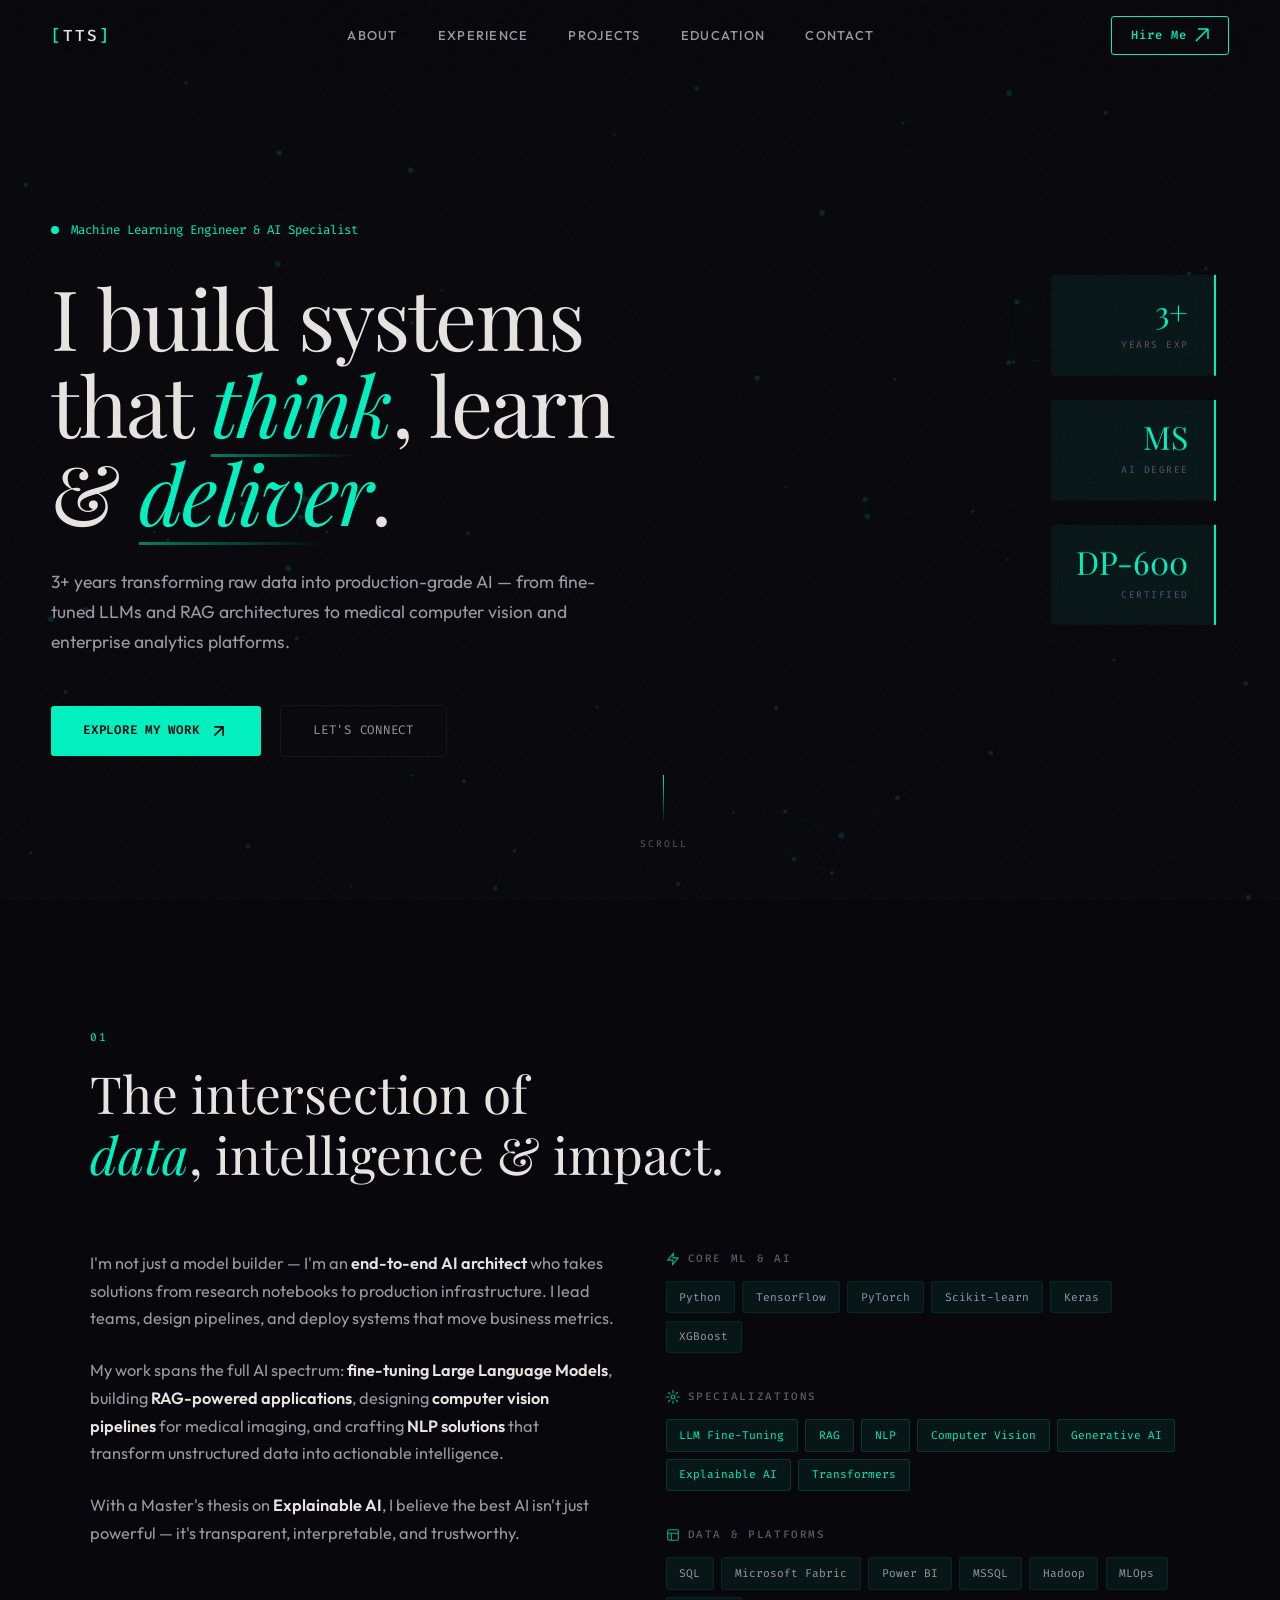
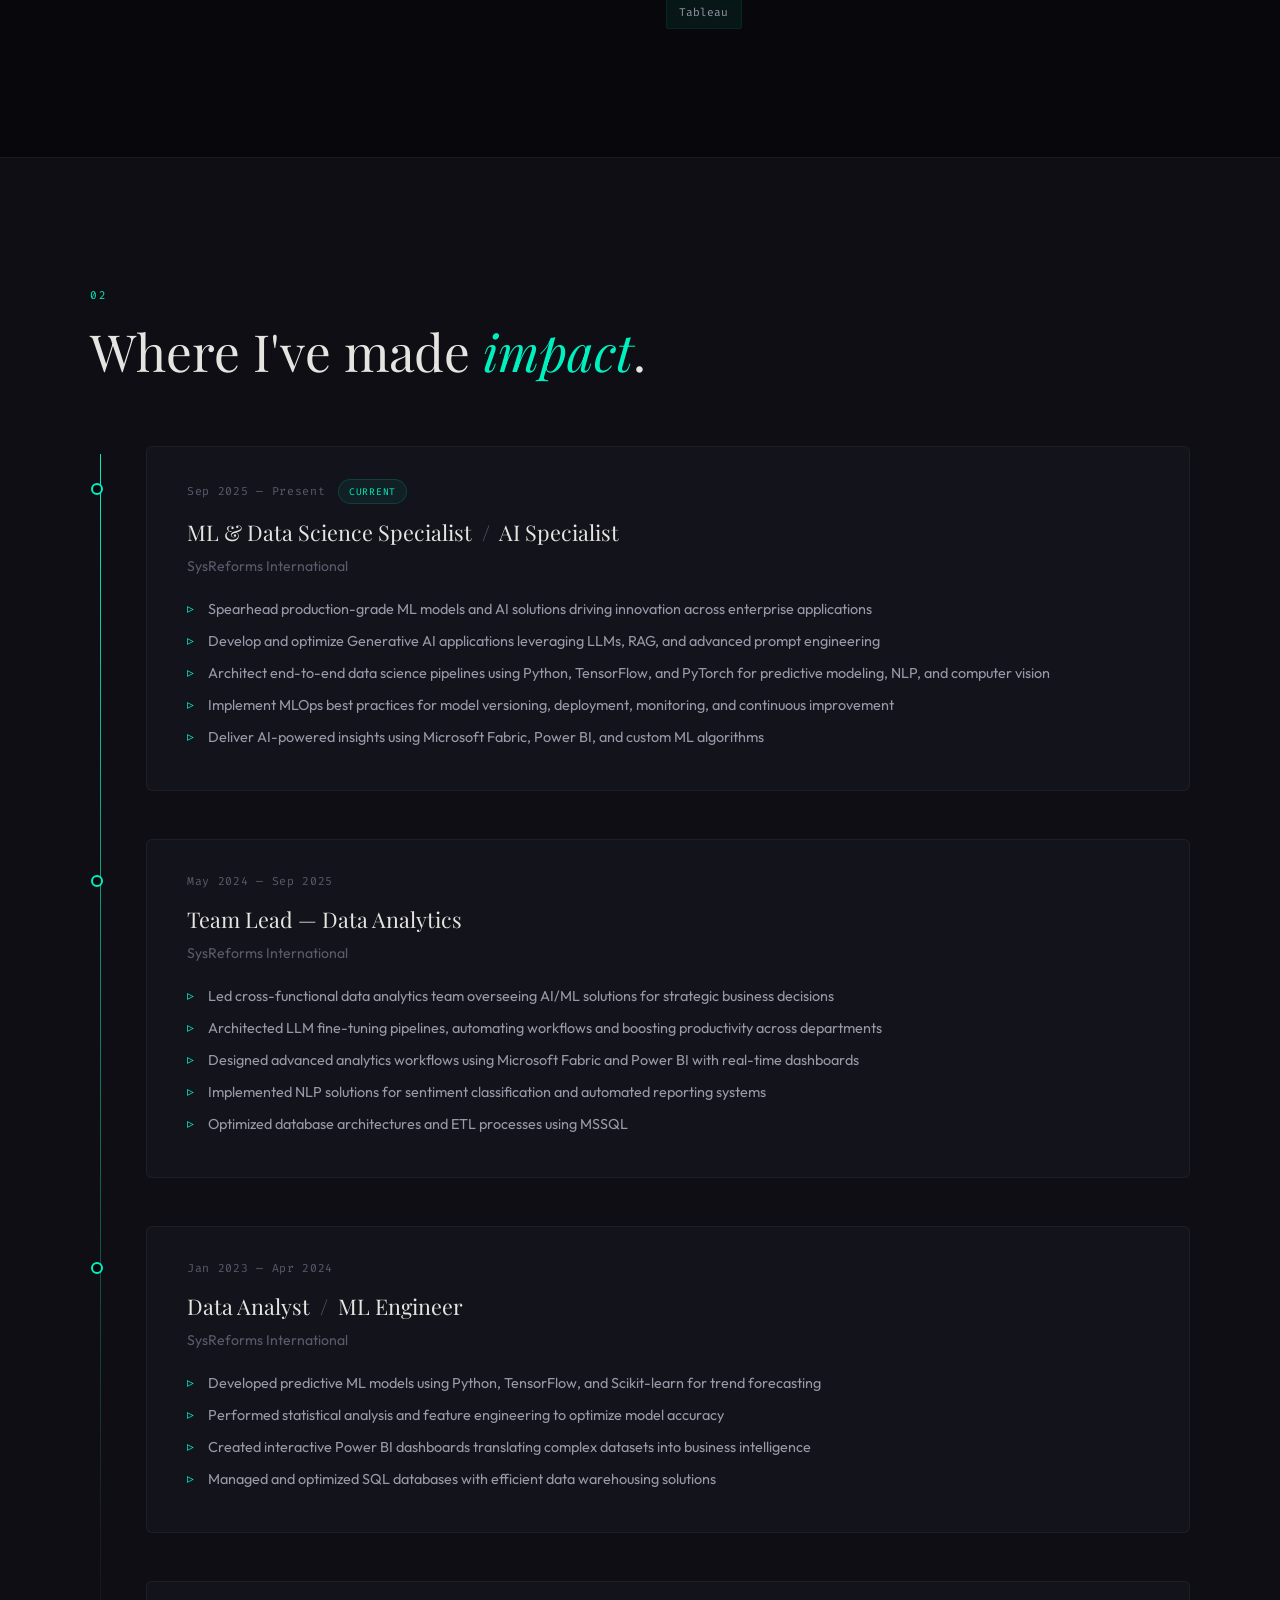
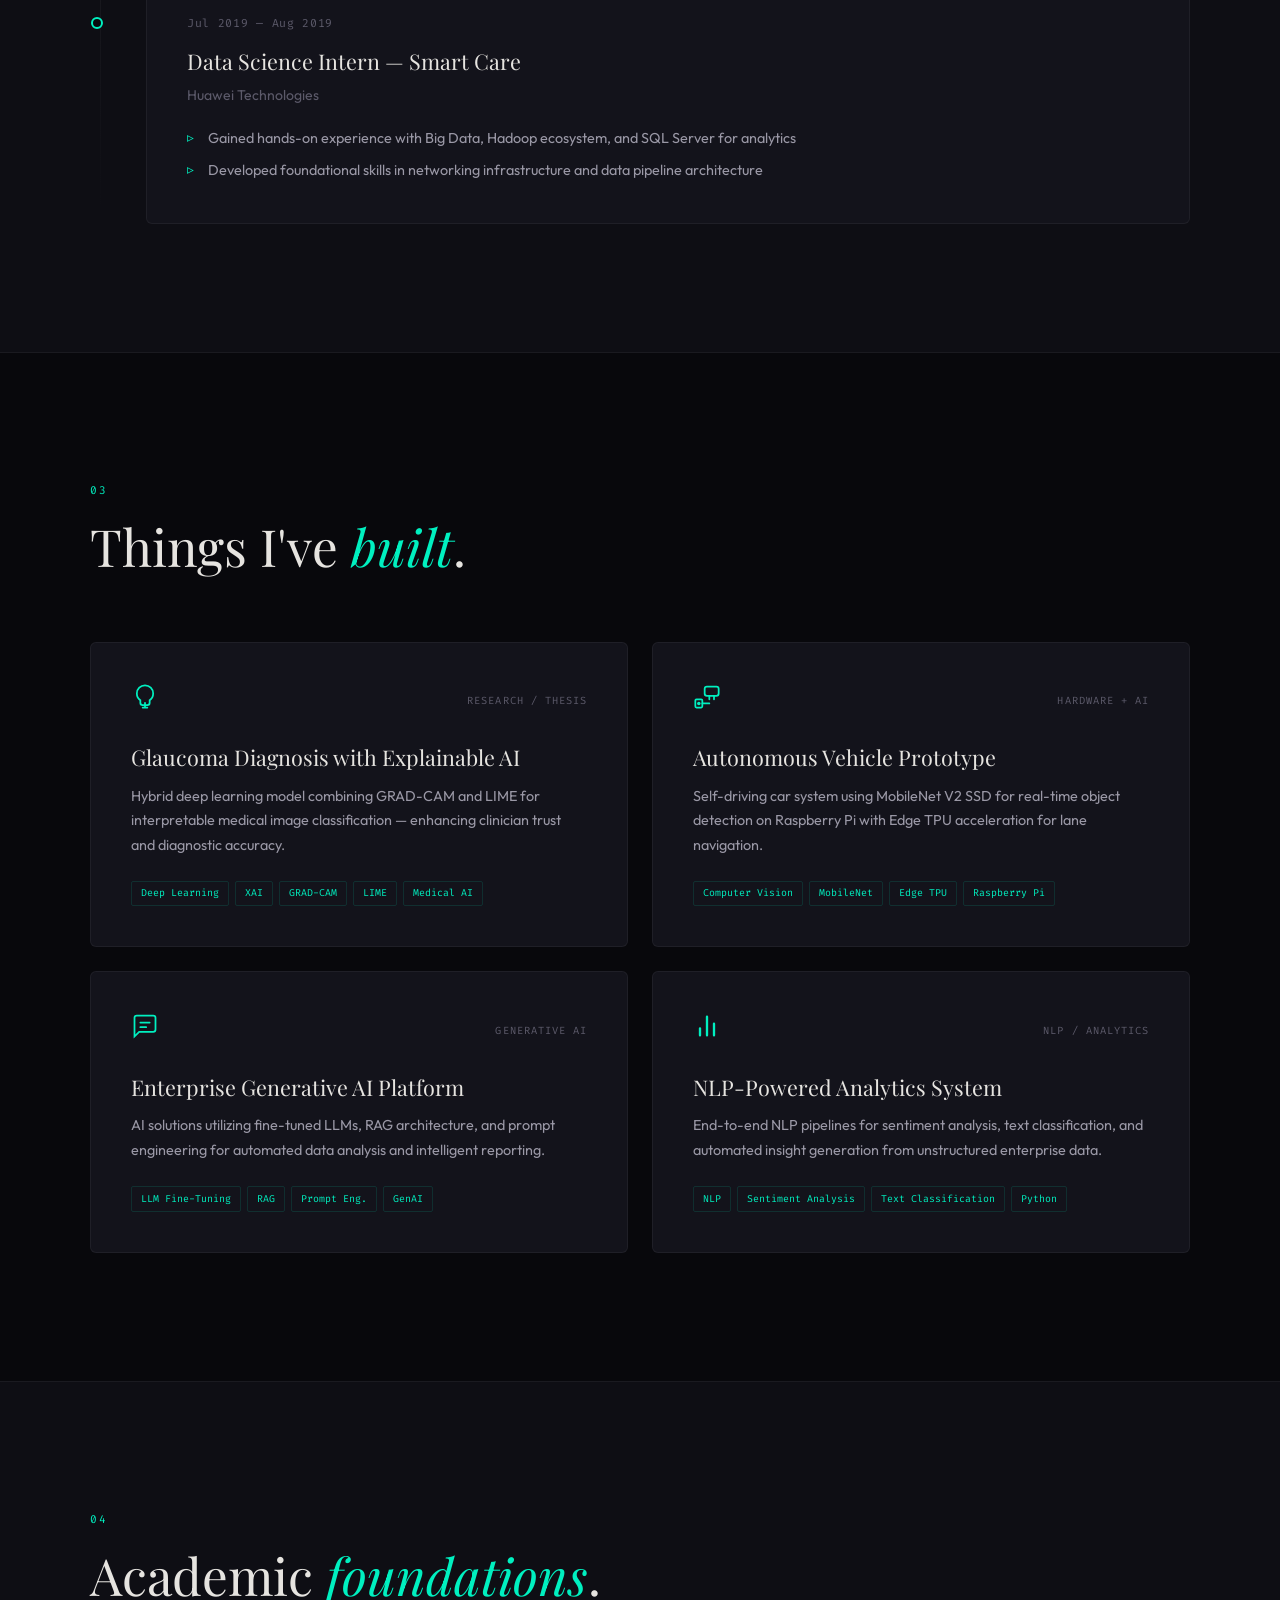
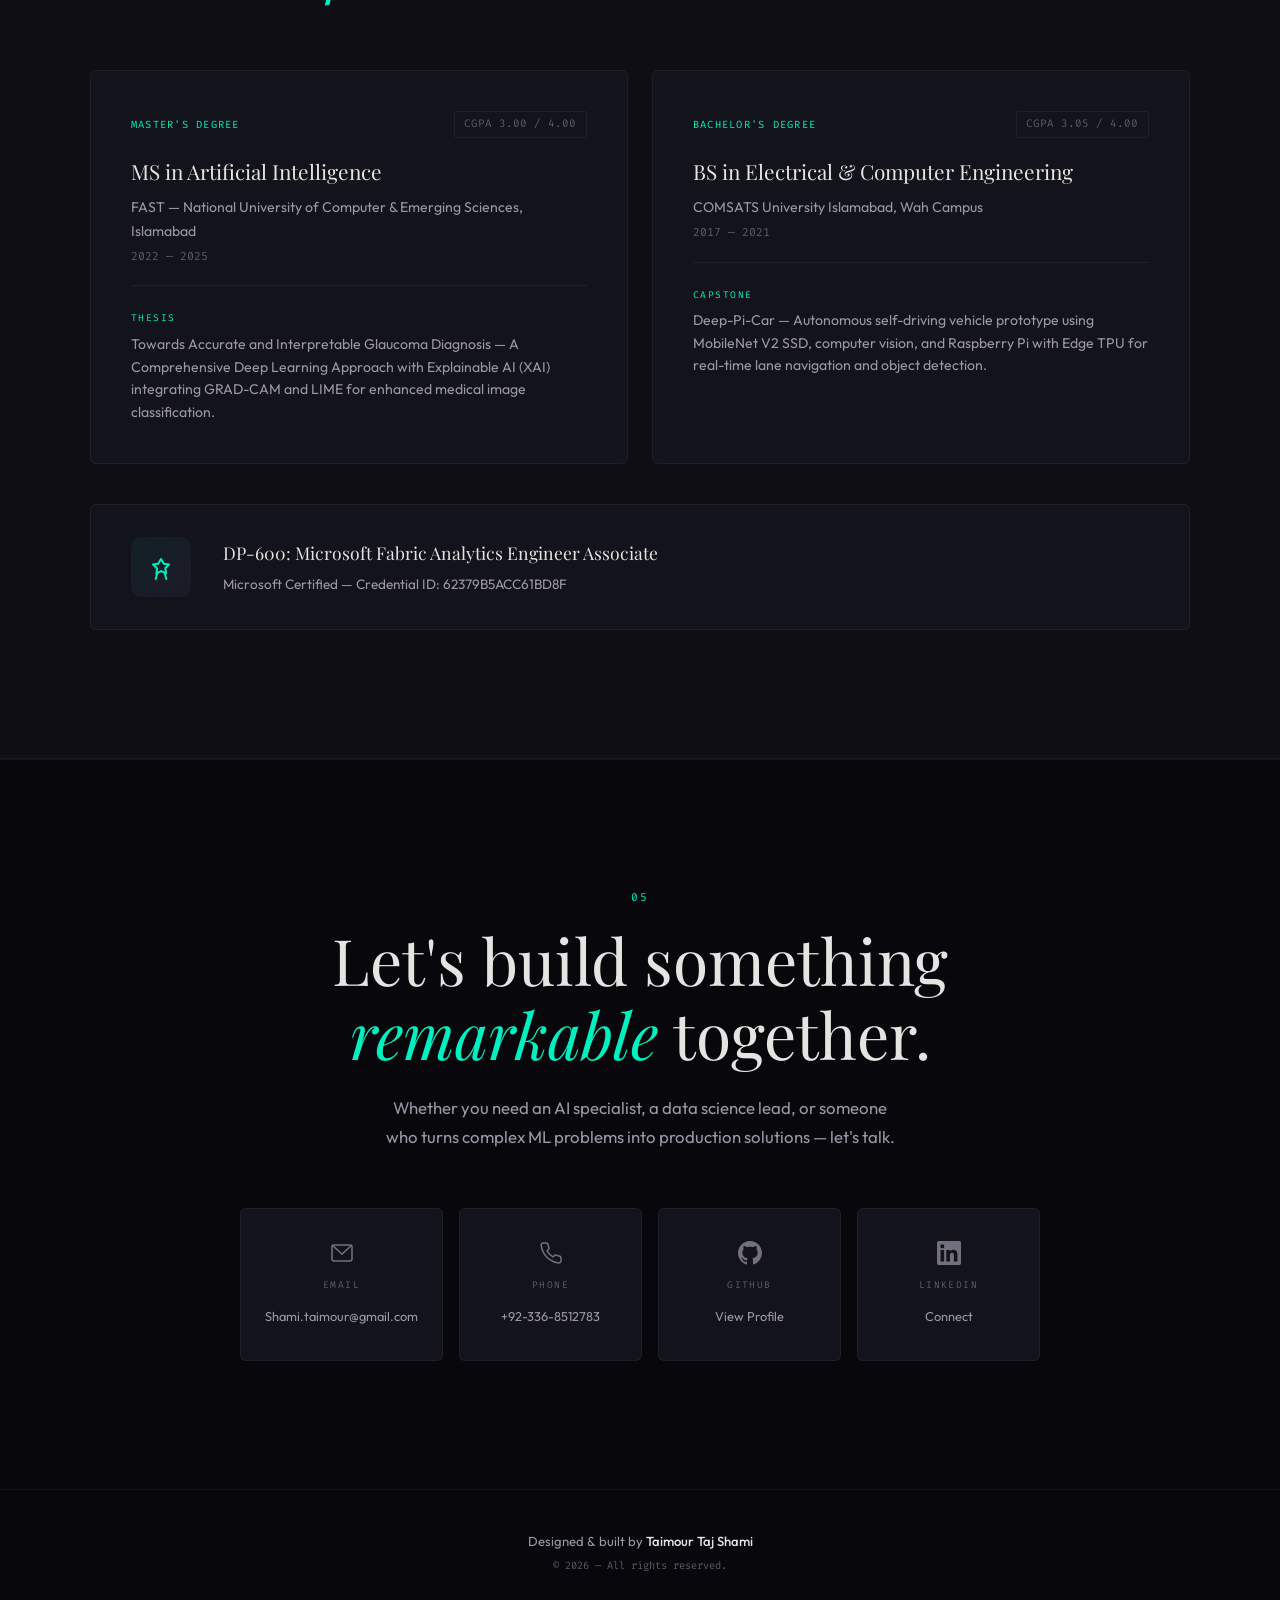
==== index.html @ fae1a0eb "🚀 Launch portfolio" ====
<!DOCTYPE html>
<html lang="en">
<head>
  <meta charset="UTF-8">
  <meta name="viewport" content="width=device-width, initial-scale=1.0">
  <title>Taimour Taj Shami — ML Engineer & AI Specialist</title>
  <meta name="description" content="Portfolio of Taimour Taj Shami — Machine Learning Engineer, Data Scientist, and AI Specialist crafting production-grade intelligent systems.">
  <meta name="keywords" content="Machine Learning, AI, Data Science, NLP, Computer Vision, LLM, Portfolio">
  <meta name="author" content="Taimour Taj Shami">

  <!-- Open Graph -->
  <meta property="og:title" content="Taimour Taj Shami — ML Engineer & AI Specialist">
  <meta property="og:description" content="Machine Learning Engineer building intelligent systems that think, learn, and deliver.">
  <meta property="og:type" content="website">
  <meta property="og:image" content="assets/images/og-preview.png">

  <!-- Favicon -->
  <link rel="icon" href="data:image/svg+xml,<svg xmlns='http://www.w3.org/2000/svg' viewBox='0 0 100 100'><text y='.9em' font-size='90'>⚡</text></svg>">

  <!-- Fonts -->
  <link rel="preconnect" href="https://fonts.googleapis.com">
  <link rel="preconnect" href="https://fonts.gstatic.com" crossorigin>
  <link href="https://fonts.googleapis.com/css2?family=Playfair+Display:ital,wght@0,400;0,600;1,400&family=Outfit:wght@300;400;500;600;700&family=Fira+Code:wght@400;500&display=swap" rel="stylesheet">

  <!-- Styles -->
  <link rel="stylesheet" href="assets/css/style.css">
</head>
<body>
  <!-- Loader -->
  <div class="loader" id="loader">
    <div class="loader-inner">
      <div class="loader-text">
        <span class="loader-char">T</span><span class="loader-char">A</span><span class="loader-char">I</span><span class="loader-char">M</span><span class="loader-char">O</span><span class="loader-char">U</span><span class="loader-char">R</span>
      </div>
      <div class="loader-bar"><div class="loader-fill"></div></div>
    </div>
  </div>

  <!-- Cursor -->
  <div class="custom-cursor" id="cursor"></div>
  <div class="cursor-trail" id="cursorTrail"></div>

  <!-- Neural Canvas Background -->
  <canvas id="neuralCanvas"></canvas>

  <!-- Grain overlay -->
  <div class="grain-overlay"></div>

  <!-- Navigation -->
  <header class="nav" id="nav">
    <a href="#" class="nav-brand">
      <span class="brand-bracket">[</span>TTS<span class="brand-bracket">]</span>
    </a>
    <nav class="nav-menu" id="navMenu">
      <a href="#about" class="nav-link" data-index="01">About</a>
      <a href="#experience" class="nav-link" data-index="02">Experience</a>
      <a href="#projects" class="nav-link" data-index="03">Projects</a>
      <a href="#education" class="nav-link" data-index="04">Education</a>
      <a href="#contact" class="nav-link" data-index="05">Contact</a>
    </nav>
    <a href="mailto:Shami.taimour@gmail.com" class="nav-hire magnetic">
      <span>Hire Me</span>
      <svg width="14" height="14" viewBox="0 0 14 14" fill="none"><path d="M1 13L13 1M13 1H3M13 1V11" stroke="currentColor" stroke-width="1.5"/></svg>
    </a>
    <button class="nav-toggle" id="navToggle" aria-label="Toggle menu">
      <span></span><span></span>
    </button>
  </header>

  <!-- Mobile Drawer -->
  <div class="mobile-drawer" id="mobileDrawer">
    <nav class="drawer-nav">
      <a href="#about" class="drawer-link">
        <span class="drawer-index">01</span>
        <span class="drawer-text">About</span>
      </a>
      <a href="#experience" class="drawer-link">
        <span class="drawer-index">02</span>
        <span class="drawer-text">Experience</span>
      </a>
      <a href="#projects" class="drawer-link">
        <span class="drawer-index">03</span>
        <span class="drawer-text">Projects</span>
      </a>
      <a href="#education" class="drawer-link">
        <span class="drawer-index">04</span>
        <span class="drawer-text">Education</span>
      </a>
      <a href="#contact" class="drawer-link">
        <span class="drawer-index">05</span>
        <span class="drawer-text">Contact</span>
      </a>
    </nav>
    <div class="drawer-footer">
      <a href="mailto:Shami.taimour@gmail.com">Shami.taimour@gmail.com</a>
    </div>
  </div>

  <!-- ════════════════ HERO ════════════════ -->
  <section class="hero" id="hero">
    <div class="hero-content">
      <div class="hero-eyebrow anim-reveal" data-delay="0.3">
        <span class="pulse-dot"></span>
        <span>Machine Learning Engineer &amp; AI Specialist</span>
      </div>

      <h1 class="hero-headline">
        <span class="headline-line anim-reveal" data-delay="0.5">I build systems</span>
        <span class="headline-line anim-reveal" data-delay="0.65">that <em>think</em>, learn</span>
        <span class="headline-line anim-reveal" data-delay="0.8">&amp; <em>deliver</em>.</span>
      </h1>

      <p class="hero-sub anim-reveal" data-delay="1.0">
        3+ years transforming raw data into production-grade AI — 
        from fine-tuned LLMs and RAG architectures to medical computer vision 
        and enterprise analytics platforms.
      </p>

      <div class="hero-ctas anim-reveal" data-delay="1.2">
        <a href="#projects" class="cta-primary magnetic">
          <span>Explore My Work</span>
          <svg width="20" height="20" viewBox="0 0 24 24" fill="none"><path d="M7 17L17 7M17 7H7M17 7V17" stroke="currentColor" stroke-width="2" stroke-linecap="round" stroke-linejoin="round"/></svg>
        </a>
        <a href="#contact" class="cta-outline magnetic">Let's Connect</a>
      </div>
    </div>

    <div class="hero-scroll anim-reveal" data-delay="1.5">
      <div class="scroll-line"></div>
      <span>Scroll</span>
    </div>

    <!-- Floating stat cards -->
    <div class="hero-float-cards">
      <div class="float-card anim-reveal" data-delay="1.1">
        <span class="float-num">3+</span>
        <span class="float-label">Years Exp</span>
      </div>
      <div class="float-card anim-reveal" data-delay="1.25">
        <span class="float-num">MS</span>
        <span class="float-label">AI Degree</span>
      </div>
      <div class="float-card anim-reveal" data-delay="1.4">
        <span class="float-num">DP-600</span>
        <span class="float-label">Certified</span>
      </div>
    </div>
  </section>

  <!-- ════════════════ ABOUT ════════════════ -->
  <section class="section" id="about">
    <div class="section-inner">
      <div class="section-header">
        <span class="section-index anim-reveal">01</span>
        <h2 class="section-heading anim-reveal">
          The intersection of<br><em>data</em>, intelligence &amp; impact.
        </h2>
      </div>

      <div class="about-layout">
        <div class="about-prose anim-reveal">
          <p>I'm not just a model builder — I'm an <strong>end-to-end AI architect</strong> who takes solutions from research notebooks to production infrastructure. I lead teams, design pipelines, and deploy systems that move business metrics.</p>
          <p>My work spans the full AI spectrum: <strong>fine-tuning Large Language Models</strong>, building <strong>RAG-powered applications</strong>, designing <strong>computer vision pipelines</strong> for medical imaging, and crafting <strong>NLP solutions</strong> that transform unstructured data into actionable intelligence.</p>
          <p>With a Master's thesis on <strong>Explainable AI</strong>, I believe the best AI isn't just powerful — it's transparent, interpretable, and trustworthy.</p>
        </div>

        <div class="about-skills anim-reveal">
          <div class="skill-group">
            <h4 class="skill-group-label">
              <svg width="14" height="14" viewBox="0 0 24 24" fill="none"><path d="M13 2L3 14h9l-1 8 10-12h-9l1-8z" stroke="currentColor" stroke-width="2" stroke-linecap="round" stroke-linejoin="round"/></svg>
              Core ML & AI
            </h4>
            <div class="skill-tags">
              <span class="skill-tag">Python</span>
              <span class="skill-tag">TensorFlow</span>
              <span class="skill-tag">PyTorch</span>
              <span class="skill-tag">Scikit-learn</span>
              <span class="skill-tag">Keras</span>
              <span class="skill-tag">XGBoost</span>
            </div>
          </div>
          <div class="skill-group">
            <h4 class="skill-group-label">
              <svg width="14" height="14" viewBox="0 0 24 24" fill="none"><circle cx="12" cy="12" r="3" stroke="currentColor" stroke-width="2"/><path d="M12 1v4M12 19v4M4.22 4.22l2.83 2.83M16.95 16.95l2.83 2.83M1 12h4M19 12h4M4.22 19.78l2.83-2.83M16.95 7.05l2.83-2.83" stroke="currentColor" stroke-width="2" stroke-linecap="round"/></svg>
              Specializations
            </h4>
            <div class="skill-tags">
              <span class="skill-tag accent">LLM Fine-Tuning</span>
              <span class="skill-tag accent">RAG</span>
              <span class="skill-tag accent">NLP</span>
              <span class="skill-tag accent">Computer Vision</span>
              <span class="skill-tag accent">Generative AI</span>
              <span class="skill-tag accent">Explainable AI</span>
              <span class="skill-tag accent">Transformers</span>
            </div>
          </div>
          <div class="skill-group">
            <h4 class="skill-group-label">
              <svg width="14" height="14" viewBox="0 0 24 24" fill="none"><rect x="3" y="3" width="18" height="18" rx="2" stroke="currentColor" stroke-width="2"/><path d="M3 9h18M9 21V9" stroke="currentColor" stroke-width="2"/></svg>
              Data & Platforms
            </h4>
            <div class="skill-tags">
              <span class="skill-tag">SQL</span>
              <span class="skill-tag">Microsoft Fabric</span>
              <span class="skill-tag">Power BI</span>
              <span class="skill-tag">MSSQL</span>
              <span class="skill-tag">Hadoop</span>
              <span class="skill-tag">MLOps</span>
              <span class="skill-tag">Tableau</span>
            </div>
          </div>
        </div>
      </div>
    </div>
  </section>

  <!-- ════════════════ EXPERIENCE ════════════════ -->
  <section class="section section-dark" id="experience">
    <div class="section-inner">
      <div class="section-header">
        <span class="section-index anim-reveal">02</span>
        <h2 class="section-heading anim-reveal">
          Where I've made <em>impact</em>.
        </h2>
      </div>

      <div class="exp-timeline">
        <!-- Role 1 -->
        <article class="exp-card anim-reveal">
          <div class="exp-marker">
            <div class="exp-dot"></div>
          </div>
          <div class="exp-content">
            <div class="exp-meta">
              <span class="exp-date">Sep 2025 — Present</span>
              <span class="exp-badge current">Current</span>
            </div>
            <h3 class="exp-role">ML & Data Science Specialist <span class="exp-sep">/</span> AI Specialist</h3>
            <p class="exp-company">SysReforms International</p>
            <ul class="exp-list">
              <li>Spearhead production-grade ML models and AI solutions driving innovation across enterprise applications</li>
              <li>Develop and optimize Generative AI applications leveraging LLMs, RAG, and advanced prompt engineering</li>
              <li>Architect end-to-end data science pipelines using Python, TensorFlow, and PyTorch for predictive modeling, NLP, and computer vision</li>
              <li>Implement MLOps best practices for model versioning, deployment, monitoring, and continuous improvement</li>
              <li>Deliver AI-powered insights using Microsoft Fabric, Power BI, and custom ML algorithms</li>
            </ul>
          </div>
        </article>

        <!-- Role 2 -->
        <article class="exp-card anim-reveal">
          <div class="exp-marker">
            <div class="exp-dot"></div>
          </div>
          <div class="exp-content">
            <div class="exp-meta">
              <span class="exp-date">May 2024 — Sep 2025</span>
            </div>
            <h3 class="exp-role">Team Lead — Data Analytics</h3>
            <p class="exp-company">SysReforms International</p>
            <ul class="exp-list">
              <li>Led cross-functional data analytics team overseeing AI/ML solutions for strategic business decisions</li>
              <li>Architected LLM fine-tuning pipelines, automating workflows and boosting productivity across departments</li>
              <li>Designed advanced analytics workflows using Microsoft Fabric and Power BI with real-time dashboards</li>
              <li>Implemented NLP solutions for sentiment classification and automated reporting systems</li>
              <li>Optimized database architectures and ETL processes using MSSQL</li>
            </ul>
          </div>
        </article>

        <!-- Role 3 -->
        <article class="exp-card anim-reveal">
          <div class="exp-marker">
            <div class="exp-dot"></div>
          </div>
          <div class="exp-content">
            <div class="exp-meta">
              <span class="exp-date">Jan 2023 — Apr 2024</span>
            </div>
            <h3 class="exp-role">Data Analyst <span class="exp-sep">/</span> ML Engineer</h3>
            <p class="exp-company">SysReforms International</p>
            <ul class="exp-list">
              <li>Developed predictive ML models using Python, TensorFlow, and Scikit-learn for trend forecasting</li>
              <li>Performed statistical analysis and feature engineering to optimize model accuracy</li>
              <li>Created interactive Power BI dashboards translating complex datasets into business intelligence</li>
              <li>Managed and optimized SQL databases with efficient data warehousing solutions</li>
            </ul>
          </div>
        </article>

        <!-- Role 4 -->
        <article class="exp-card anim-reveal">
          <div class="exp-marker">
            <div class="exp-dot"></div>
          </div>
          <div class="exp-content">
            <div class="exp-meta">
              <span class="exp-date">Jul 2019 — Aug 2019</span>
            </div>
            <h3 class="exp-role">Data Science Intern — Smart Care</h3>
            <p class="exp-company">Huawei Technologies</p>
            <ul class="exp-list">
              <li>Gained hands-on experience with Big Data, Hadoop ecosystem, and SQL Server for analytics</li>
              <li>Developed foundational skills in networking infrastructure and data pipeline architecture</li>
            </ul>
          </div>
        </article>
      </div>
    </div>
  </section>

  <!-- ════════════════ PROJECTS ════════════════ -->
  <section class="section" id="projects">
    <div class="section-inner">
      <div class="section-header">
        <span class="section-index anim-reveal">03</span>
        <h2 class="section-heading anim-reveal">
          Things I've <em>built</em>.
        </h2>
      </div>

      <div class="projects-grid">
        <a href="#" class="project-card anim-reveal magnetic" data-accent="var(--cyan)">
          <div class="project-top">
            <div class="project-icon">
              <svg width="28" height="28" viewBox="0 0 24 24" fill="none"><path d="M12 2a7 7 0 017 7c0 2.38-1.19 4.47-3 5.74V17a2 2 0 01-2 2h-4a2 2 0 01-2-2v-2.26C6.19 13.47 5 11.38 5 9a7 7 0 017-7z" stroke="currentColor" stroke-width="1.5"/><path d="M10 21h4M12 17v4" stroke="currentColor" stroke-width="1.5" stroke-linecap="round"/></svg>
            </div>
            <span class="project-label">Research / Thesis</span>
          </div>
          <h3 class="project-title">Glaucoma Diagnosis with Explainable AI</h3>
          <p class="project-desc">Hybrid deep learning model combining GRAD-CAM and LIME for interpretable medical image classification — enhancing clinician trust and diagnostic accuracy.</p>
          <div class="project-tech">
            <span>Deep Learning</span><span>XAI</span><span>GRAD-CAM</span><span>LIME</span><span>Medical AI</span>
          </div>
          <div class="project-arrow">
            <svg width="18" height="18" viewBox="0 0 24 24" fill="none"><path d="M7 17L17 7M17 7H7M17 7V17" stroke="currentColor" stroke-width="2" stroke-linecap="round" stroke-linejoin="round"/></svg>
          </div>
        </a>

        <a href="#" class="project-card anim-reveal magnetic" data-accent="var(--orange)">
          <div class="project-top">
            <div class="project-icon">
              <svg width="28" height="28" viewBox="0 0 24 24" fill="none"><rect x="2" y="14" width="6" height="7" rx="1" stroke="currentColor" stroke-width="1.5"/><circle cx="5" cy="17.5" r="1.5" fill="currentColor"/><rect x="10" y="3" width="12" height="8" rx="2" stroke="currentColor" stroke-width="1.5"/><path d="M14 11v3M18 11v3M8 17.5h6" stroke="currentColor" stroke-width="1.5" stroke-linecap="round"/></svg>
            </div>
            <span class="project-label">Hardware + AI</span>
          </div>
          <h3 class="project-title">Autonomous Vehicle Prototype</h3>
          <p class="project-desc">Self-driving car system using MobileNet V2 SSD for real-time object detection on Raspberry Pi with Edge TPU acceleration for lane navigation.</p>
          <div class="project-tech">
            <span>Computer Vision</span><span>MobileNet</span><span>Edge TPU</span><span>Raspberry Pi</span>
          </div>
          <div class="project-arrow">
            <svg width="18" height="18" viewBox="0 0 24 24" fill="none"><path d="M7 17L17 7M17 7H7M17 7V17" stroke="currentColor" stroke-width="2" stroke-linecap="round" stroke-linejoin="round"/></svg>
          </div>
        </a>

        <a href="#" class="project-card anim-reveal magnetic" data-accent="var(--violet)">
          <div class="project-top">
            <div class="project-icon">
              <svg width="28" height="28" viewBox="0 0 24 24" fill="none"><path d="M21 15a2 2 0 01-2 2H7l-4 4V5a2 2 0 012-2h14a2 2 0 012 2z" stroke="currentColor" stroke-width="1.5"/><path d="M8 9h8M8 13h5" stroke="currentColor" stroke-width="1.5" stroke-linecap="round"/></svg>
            </div>
            <span class="project-label">Generative AI</span>
          </div>
          <h3 class="project-title">Enterprise Generative AI Platform</h3>
          <p class="project-desc">AI solutions utilizing fine-tuned LLMs, RAG architecture, and prompt engineering for automated data analysis and intelligent reporting.</p>
          <div class="project-tech">
            <span>LLM Fine-Tuning</span><span>RAG</span><span>Prompt Eng.</span><span>GenAI</span>
          </div>
          <div class="project-arrow">
            <svg width="18" height="18" viewBox="0 0 24 24" fill="none"><path d="M7 17L17 7M17 7H7M17 7V17" stroke="currentColor" stroke-width="2" stroke-linecap="round" stroke-linejoin="round"/></svg>
          </div>
        </a>

        <a href="#" class="project-card anim-reveal magnetic" data-accent="var(--lime)">
          <div class="project-top">
            <div class="project-icon">
              <svg width="28" height="28" viewBox="0 0 24 24" fill="none"><path d="M18 20V10M12 20V4M6 20v-6" stroke="currentColor" stroke-width="2" stroke-linecap="round" stroke-linejoin="round"/></svg>
            </div>
            <span class="project-label">NLP / Analytics</span>
          </div>
          <h3 class="project-title">NLP-Powered Analytics System</h3>
          <p class="project-desc">End-to-end NLP pipelines for sentiment analysis, text classification, and automated insight generation from unstructured enterprise data.</p>
          <div class="project-tech">
            <span>NLP</span><span>Sentiment Analysis</span><span>Text Classification</span><span>Python</span>
          </div>
          <div class="project-arrow">
            <svg width="18" height="18" viewBox="0 0 24 24" fill="none"><path d="M7 17L17 7M17 7H7M17 7V17" stroke="currentColor" stroke-width="2" stroke-linecap="round" stroke-linejoin="round"/></svg>
          </div>
        </a>
      </div>
    </div>
  </section>

  <!-- ════════════════ EDUCATION ════════════════ -->
  <section class="section section-dark" id="education">
    <div class="section-inner">
      <div class="section-header">
        <span class="section-index anim-reveal">04</span>
        <h2 class="section-heading anim-reveal">
          Academic <em>foundations</em>.
        </h2>
      </div>

      <div class="edu-grid">
        <div class="edu-card anim-reveal">
          <div class="edu-top">
            <span class="edu-type">Master's Degree</span>
            <span class="edu-gpa">CGPA 3.00 / 4.00</span>
          </div>
          <h3 class="edu-degree">MS in Artificial Intelligence</h3>
          <p class="edu-school">FAST — National University of Computer & Emerging Sciences, Islamabad</p>
          <p class="edu-year">2022 — 2025</p>
          <div class="edu-thesis">
            <span class="edu-thesis-label">Thesis</span>
            <p>Towards Accurate and Interpretable Glaucoma Diagnosis — A Comprehensive Deep Learning Approach with Explainable AI (XAI) integrating GRAD-CAM and LIME for enhanced medical image classification.</p>
          </div>
        </div>

        <div class="edu-card anim-reveal">
          <div class="edu-top">
            <span class="edu-type">Bachelor's Degree</span>
            <span class="edu-gpa">CGPA 3.05 / 4.00</span>
          </div>
          <h3 class="edu-degree">BS in Electrical & Computer Engineering</h3>
          <p class="edu-school">COMSATS University Islamabad, Wah Campus</p>
          <p class="edu-year">2017 — 2021</p>
          <div class="edu-thesis">
            <span class="edu-thesis-label">Capstone</span>
            <p>Deep-Pi-Car — Autonomous self-driving vehicle prototype using MobileNet V2 SSD, computer vision, and Raspberry Pi with Edge TPU for real-time lane navigation and object detection.</p>
          </div>
        </div>
      </div>

      <!-- Certification -->
      <div class="cert-block anim-reveal">
        <div class="cert-icon">
          <svg width="32" height="32" viewBox="0 0 24 24" fill="none"><path d="M12 15l-3.5 2 .67-3.89L6 10.12l3.91-.57L12 6l2.09 3.55 3.91.57-2.83 2.76.67 3.89z" stroke="currentColor" stroke-width="1.5" stroke-linejoin="round"/><path d="M8 21l1-3.5M16 21l-1-3.5" stroke="currentColor" stroke-width="1.5" stroke-linecap="round"/></svg>
        </div>
        <div class="cert-info">
          <h3>DP-600: Microsoft Fabric Analytics Engineer Associate</h3>
          <p>Microsoft Certified — Credential ID: 62379B5ACC61BD8F</p>
        </div>
      </div>
    </div>
  </section>

  <!-- ════════════════ CONTACT ════════════════ -->
  <section class="section section-contact" id="contact">
    <div class="section-inner contact-inner">
      <span class="section-index anim-reveal">05</span>
      <h2 class="contact-headline anim-reveal">
        Let's build something<br><em>remarkable</em> together.
      </h2>
      <p class="contact-sub anim-reveal">
        Whether you need an AI specialist, a data science lead, or someone 
        who turns complex ML problems into production solutions — let's talk.
      </p>

      <div class="contact-grid anim-reveal">
        <a href="mailto:Shami.taimour@gmail.com" class="contact-card magnetic">
          <svg width="24" height="24" viewBox="0 0 24 24" fill="none"><rect x="2" y="4" width="20" height="16" rx="2" stroke="currentColor" stroke-width="1.5"/><path d="M22 4L12 13 2 4" stroke="currentColor" stroke-width="1.5"/></svg>
          <span class="contact-card-label">Email</span>
          <span class="contact-card-value">Shami.taimour@gmail.com</span>
        </a>
        <a href="tel:+923368512783" class="contact-card magnetic">
          <svg width="24" height="24" viewBox="0 0 24 24" fill="none"><path d="M22 16.92v3a2 2 0 01-2.18 2 19.79 19.79 0 01-8.63-3.07 19.5 19.5 0 01-6-6A19.79 19.79 0 012.12 4.18 2 2 0 014.11 2h3a2 2 0 012 1.72 12.84 12.84 0 00.7 2.81 2 2 0 01-.45 2.11L8.09 9.91a16 16 0 006 6l1.27-1.27a2 2 0 012.11-.45 12.84 12.84 0 002.81.7A2 2 0 0122 16.92z" stroke="currentColor" stroke-width="1.5"/></svg>
          <span class="contact-card-label">Phone</span>
          <span class="contact-card-value">+92-336-8512783</span>
        </a>
        <a href="https://github.com/YOUR-GITHUB" target="_blank" class="contact-card magnetic">
          <svg width="24" height="24" viewBox="0 0 24 24" fill="currentColor"><path d="M12 0C5.37 0 0 5.37 0 12c0 5.31 3.435 9.795 8.205 11.385.6.105.825-.255.825-.57 0-.285-.015-1.23-.015-2.235-3.015.555-3.795-.735-4.035-1.41-.135-.345-.72-1.41-1.23-1.695-.42-.225-1.02-.78-.015-.795.945-.015 1.62.87 1.845 1.23 1.08 1.815 2.805 1.305 3.495.99.105-.78.42-1.305.765-1.605-2.67-.3-5.46-1.335-5.46-5.925 0-1.305.465-2.385 1.23-3.225-.12-.3-.54-1.53.12-3.18 0 0 1.005-.315 3.3 1.23.96-.27 1.98-.405 3-.405s2.04.135 3 .405c2.295-1.56 3.3-1.23 3.3-1.23.66 1.65.24 2.88.12 3.18.765.84 1.23 1.905 1.23 3.225 0 4.605-2.805 5.625-5.475 5.925.435.375.81 1.095.81 2.22 0 1.605-.015 2.895-.015 3.3 0 .315.225.69.825.57A12.02 12.02 0 0024 12c0-6.63-5.37-12-12-12z"/></svg>
          <span class="contact-card-label">GitHub</span>
          <span class="contact-card-value">View Profile</span>
        </a>
        <a href="https://linkedin.com/in/YOUR-LINKEDIN" target="_blank" class="contact-card magnetic">
          <svg width="24" height="24" viewBox="0 0 24 24" fill="currentColor"><path d="M20.447 20.452h-3.554v-5.569c0-1.328-.027-3.037-1.852-3.037-1.853 0-2.136 1.445-2.136 2.939v5.667H9.351V9h3.414v1.561h.046c.477-.9 1.637-1.85 3.37-1.85 3.601 0 4.267 2.37 4.267 5.455v6.286zM5.337 7.433a2.062 2.062 0 01-2.063-2.065 2.064 2.064 0 112.063 2.065zm1.782 13.019H3.555V9h3.564v11.452zM22.225 0H1.771C.792 0 0 .774 0 1.729v20.542C0 23.227.792 24 1.771 24h20.451C23.2 24 24 23.227 24 22.271V1.729C24 .774 23.2 0 22.222 0h.003z"/></svg>
          <span class="contact-card-label">LinkedIn</span>
          <span class="contact-card-value">Connect</span>
        </a>
      </div>
    </div>
  </section>

  <!-- Footer -->
  <footer class="footer">
    <div class="footer-inner">
      <p class="footer-credit">Designed & built by <strong>Taimour Taj Shami</strong></p>
      <p class="footer-copy">&copy; 2026 — All rights reserved.</p>
    </div>
  </footer>

  <!-- Scripts -->
  <script src="assets/js/neural-canvas.js"></script>
  <script src="assets/js/main.js"></script>
</body>
</html>
---- assets/css/style.css ----
/* ═══════════════════════════════════════════
   TAIMOUR TAJ SHAMI — PORTFOLIO STYLES
   Aesthetic: Dark editorial / cinematic tech
   ═══════════════════════════════════════════ */

/* ─── Variables ─── */
:root {
  --bg:         #08080c;
  --bg-raised:  #0e0e14;
  --bg-card:    #13131b;
  --bg-hover:   #1a1a25;
  --surface:    #1e1e2a;

  --text:       #e6e4e0;
  --text-sub:   #9a98a6;
  --text-muted: #5c5a6a;

  --cyan:   #00f0c0;
  --orange: #ff6b35;
  --violet: #b18cff;
  --lime:   #a8ff60;

  --accent:      var(--cyan);
  --accent-glow: rgba(0, 240, 192, 0.12);
  --accent-dim:  rgba(0, 240, 192, 0.06);

  --border:       rgba(255,255,255,0.05);
  --border-hover: rgba(0, 240, 192, 0.18);

  --display: 'Playfair Display', Georgia, serif;
  --body:    'Outfit', system-ui, sans-serif;
  --mono:    'Fira Code', 'Courier New', monospace;

  --ease:   cubic-bezier(0.22, 1, 0.36, 1);
  --ease-b: cubic-bezier(0.34, 1.56, 0.64, 1);

  --nav-h: 72px;
}

/* ─── Reset ─── */
*, *::before, *::after { margin: 0; padding: 0; box-sizing: border-box; }
html { scroll-behavior: smooth; -webkit-text-size-adjust: 100%; }
body {
  background: var(--bg);
  color: var(--text);
  font-family: var(--body);
  font-weight: 400;
  line-height: 1.7;
  overflow-x: hidden;
  -webkit-font-smoothing: antialiased;
  -moz-osx-font-smoothing: grayscale;
}
::selection { background: var(--accent); color: var(--bg); }
img { max-width: 100%; display: block; }
a { color: inherit; text-decoration: none; }
ul { list-style: none; }
button { font: inherit; cursor: pointer; border: none; background: none; }

/* ─── Grain overlay ─── */
.grain-overlay {
  position: fixed; inset: 0; pointer-events: none; z-index: 9998;
  background-image: url("data:image/svg+xml,%3Csvg viewBox='0 0 512 512' xmlns='http://www.w3.org/2000/svg'%3E%3Cfilter id='g'%3E%3CfeTurbulence type='fractalNoise' baseFrequency='0.85' numOctaves='4' stitchTiles='stitch'/%3E%3C/filter%3E%3Crect width='100%25' height='100%25' filter='url(%23g)' opacity='0.025'/%3E%3C/svg%3E");
}

/* ─── Neural Canvas ─── */
#neuralCanvas {
  position: fixed; inset: 0; z-index: 0;
  pointer-events: none; opacity: 0.5;
}

/* ─── Custom Cursor ─── */
.custom-cursor {
  position: fixed; width: 18px; height: 18px;
  border: 1.5px solid var(--accent);
  border-radius: 50%;
  pointer-events: none; z-index: 10001;
  transform: translate(-50%, -50%);
  transition: width 0.25s var(--ease), height 0.25s var(--ease), background 0.25s;
  mix-blend-mode: difference;
}
.custom-cursor.hovering {
  width: 50px; height: 50px;
  background: rgba(0, 240, 192, 0.08);
}
.cursor-trail {
  position: fixed; width: 8px; height: 8px;
  background: var(--accent); border-radius: 50%;
  pointer-events: none; z-index: 10000;
  transform: translate(-50%, -50%);
  opacity: 0.4;
  transition: transform 0.08s linear, opacity 0.4s;
}

@media (hover: none) {
  .custom-cursor, .cursor-trail { display: none; }
}

/* ─── Loader ─── */
.loader {
  position: fixed; inset: 0; z-index: 99999;
  background: var(--bg);
  display: flex; align-items: center; justify-content: center;
  transition: opacity 0.6s var(--ease), visibility 0.6s;
}
.loader.done { opacity: 0; visibility: hidden; pointer-events: none; }
.loader-inner { text-align: center; }
.loader-text {
  font-family: var(--display);
  font-size: clamp(2rem, 5vw, 3.5rem);
  letter-spacing: 0.3em;
  margin-bottom: 2rem;
}
.loader-char {
  display: inline-block;
  opacity: 0;
  transform: translateY(20px);
  animation: loaderChar 0.5s var(--ease) forwards;
}
.loader-char:nth-child(1) { animation-delay: 0.05s; }
.loader-char:nth-child(2) { animation-delay: 0.1s; }
.loader-char:nth-child(3) { animation-delay: 0.15s; }
.loader-char:nth-child(4) { animation-delay: 0.2s; }
.loader-char:nth-child(5) { animation-delay: 0.25s; }
.loader-char:nth-child(6) { animation-delay: 0.3s; }
.loader-char:nth-child(7) { animation-delay: 0.35s; }
@keyframes loaderChar {
  to { opacity: 1; transform: translateY(0); }
}
.loader-bar {
  width: 200px; height: 2px; background: var(--border);
  margin: 0 auto; border-radius: 99px; overflow: hidden;
}
.loader-fill {
  width: 0; height: 100%; background: var(--accent);
  animation: loaderFill 1.6s var(--ease) 0.4s forwards;
}
@keyframes loaderFill { to { width: 100%; } }

/* ─── Navigation ─── */
.nav {
  position: fixed; top: 0; left: 0; right: 0; z-index: 1000;
  height: var(--nav-h);
  display: flex; align-items: center; justify-content: space-between;
  padding: 0 clamp(1.5rem, 4vw, 4rem);
  backdrop-filter: blur(16px) saturate(1.2);
  background: rgba(8, 8, 12, 0.65);
  border-bottom: 1px solid transparent;
  transition: all 0.4s var(--ease);
}
.nav.scrolled {
  height: 60px;
  border-bottom-color: var(--border);
  background: rgba(8, 8, 12, 0.88);
}
.nav-brand {
  font-family: var(--mono);
  font-size: 1rem; font-weight: 500;
  letter-spacing: 0.12em;
  color: var(--text);
  transition: color 0.3s;
}
.brand-bracket { color: var(--accent); }
.nav-menu { display: flex; gap: 2.5rem; }
.nav-link {
  font-size: 0.8rem; font-weight: 500;
  letter-spacing: 0.1em; text-transform: uppercase;
  color: var(--text-sub);
  transition: color 0.3s;
  position: relative;
}
.nav-link::before {
  content: attr(data-index);
  font-family: var(--mono);
  font-size: 0.6rem;
  color: var(--accent);
  position: absolute;
  top: -10px; left: 0;
  opacity: 0;
  transform: translateY(4px);
  transition: all 0.3s var(--ease);
}
.nav-link:hover { color: var(--text); }
.nav-link:hover::before { opacity: 1; transform: translateY(0); }
.nav-hire {
  display: flex; align-items: center; gap: 0.5rem;
  font-family: var(--mono); font-size: 0.75rem; font-weight: 500;
  letter-spacing: 0.08em;
  padding: 0.55rem 1.2rem;
  border: 1px solid var(--accent);
  color: var(--accent);
  border-radius: 3px;
  transition: all 0.3s var(--ease);
}
.nav-hire:hover { background: var(--accent); color: var(--bg); }
.nav-toggle { display: none; }

/* ─── Mobile Drawer ─── */
.mobile-drawer {
  position: fixed; inset: 0; z-index: 999;
  background: rgba(8, 8, 12, 0.97);
  backdrop-filter: blur(24px);
  display: flex; flex-direction: column;
  justify-content: center; padding: 3rem;
  opacity: 0; visibility: hidden;
  transition: all 0.5s var(--ease);
}
.mobile-drawer.open { opacity: 1; visibility: visible; }
.drawer-link {
  display: flex; align-items: baseline; gap: 1.5rem;
  padding: 1.2rem 0;
  border-bottom: 1px solid var(--border);
  transition: all 0.3s;
}
.drawer-link:hover { padding-left: 1rem; }
.drawer-index {
  font-family: var(--mono); font-size: 0.75rem;
  color: var(--accent);
}
.drawer-text {
  font-family: var(--display); font-size: clamp(2rem, 5vw, 3rem);
  font-weight: 400;
}
.drawer-footer {
  margin-top: 3rem;
  font-family: var(--mono); font-size: 0.8rem;
  color: var(--text-muted);
}
.drawer-footer a { color: var(--accent); }

/* ─── Hero ─── */
.hero {
  min-height: 100vh; position: relative; z-index: 1;
  display: flex; align-items: center;
  padding: calc(var(--nav-h) + 4rem) clamp(1.5rem, 4vw, 4rem) 4rem;
}
.hero-content { max-width: 800px; }
.hero-eyebrow {
  display: inline-flex; align-items: center; gap: 0.75rem;
  font-family: var(--mono); font-size: 0.78rem;
  color: var(--accent);
  margin-bottom: 2rem;
}
.pulse-dot {
  width: 8px; height: 8px; border-radius: 50%;
  background: var(--accent);
  animation: pulseDot 2s ease infinite;
}
@keyframes pulseDot {
  0%, 100% { box-shadow: 0 0 0 0 rgba(0, 240, 192, 0.5); }
  50% { box-shadow: 0 0 0 10px rgba(0, 240, 192, 0); }
}
.hero-headline {
  font-family: var(--display);
  font-size: clamp(2.8rem, 6.5vw, 5.8rem);
  font-weight: 400; line-height: 1.05;
  letter-spacing: -0.02em;
  margin-bottom: 2rem;
}
.headline-line { display: block; }
.hero-headline em {
  font-style: italic;
  color: var(--accent);
  position: relative;
}
.hero-headline em::after {
  content: '';
  position: absolute; bottom: 2px; left: 0;
  width: 100%; height: 3px;
  background: linear-gradient(90deg, var(--accent), transparent 80%);
  opacity: 0.5;
}
.hero-sub {
  font-size: 1.1rem; color: var(--text-sub);
  max-width: 580px; margin-bottom: 3rem;
}
.hero-ctas { display: flex; gap: 1.2rem; align-items: center; flex-wrap: wrap; }

/* CTAs */
.cta-primary {
  display: inline-flex; align-items: center; gap: 0.6rem;
  padding: 0.9rem 2rem;
  background: var(--accent); color: var(--bg);
  font-family: var(--mono); font-size: 0.78rem; font-weight: 600;
  letter-spacing: 0.06em; text-transform: uppercase;
  border-radius: 3px;
  transition: all 0.35s var(--ease);
}
.cta-primary:hover {
  transform: translateY(-2px);
  box-shadow: 0 10px 40px rgba(0, 240, 192, 0.25);
}
.cta-outline {
  display: inline-flex; align-items: center;
  padding: 0.9rem 2rem;
  border: 1px solid var(--border);
  font-family: var(--mono); font-size: 0.78rem;
  letter-spacing: 0.06em; text-transform: uppercase;
  color: var(--text-sub); border-radius: 3px;
  transition: all 0.35s var(--ease);
}
.cta-outline:hover { border-color: var(--accent); color: var(--accent); }

/* Scroll indicator */
.hero-scroll {
  position: absolute; bottom: 3rem; left: 50%;
  transform: translateX(-50%);
  display: flex; flex-direction: column; align-items: center; gap: 0.8rem;
}
.scroll-line {
  width: 1px; height: 48px;
  background: linear-gradient(to bottom, var(--accent), transparent);
  animation: scrollPulse 2s ease infinite;
}
@keyframes scrollPulse {
  0%, 100% { opacity: 1; transform: scaleY(1); }
  50% { opacity: 0.3; transform: scaleY(0.6); }
}
.hero-scroll span {
  font-family: var(--mono); font-size: 0.6rem;
  letter-spacing: 0.2em; text-transform: uppercase;
  color: var(--text-muted);
}

/* Float cards */
.hero-float-cards {
  position: absolute; right: clamp(2rem, 5vw, 6rem);
  top: 50%; transform: translateY(-50%);
  display: flex; flex-direction: column; gap: 1.5rem;
  z-index: 2;
}
.float-card {
  text-align: right;
  padding: 1.2rem 1.6rem;
  border-right: 2px solid var(--accent);
  background: var(--accent-dim);
  backdrop-filter: blur(12px);
  border-radius: 3px 0 0 3px;
}
.float-num {
  display: block;
  font-family: var(--display); font-size: 2rem;
  color: var(--accent); line-height: 1.1;
}
.float-label {
  font-family: var(--mono); font-size: 0.6rem;
  color: var(--text-muted); text-transform: uppercase;
  letter-spacing: 0.15em; margin-top: 0.2rem;
}

/* ─── Sections ─── */
.section {
  position: relative; z-index: 1;
  padding: clamp(5rem, 10vw, 8rem) clamp(1.5rem, 4vw, 4rem);
}
.section-dark {
  background: var(--bg-raised);
  border-top: 1px solid var(--border);
  border-bottom: 1px solid var(--border);
}
.section-inner { max-width: 1100px; margin: 0 auto; }
.section-header { margin-bottom: 4rem; }
.section-index {
  display: block;
  font-family: var(--mono); font-size: 0.7rem;
  color: var(--accent); letter-spacing: 0.2em;
  margin-bottom: 1rem;
}
.section-heading {
  font-family: var(--display);
  font-size: clamp(2rem, 4vw, 3.2rem);
  font-weight: 400; line-height: 1.2;
}
.section-heading em { font-style: italic; color: var(--accent); }

/* ─── About ─── */
.about-layout {
  display: grid;
  grid-template-columns: 1fr 1fr;
  gap: clamp(2rem, 4vw, 5rem);
  align-items: start;
}
.about-prose p {
  color: var(--text-sub); font-size: 1.02rem; margin-bottom: 1.5rem;
}
.about-prose strong { color: var(--text); font-weight: 600; }
.about-skills { display: flex; flex-direction: column; gap: 2.2rem; }
.skill-group-label {
  display: flex; align-items: center; gap: 0.5rem;
  font-family: var(--mono); font-size: 0.68rem;
  color: var(--text-muted); text-transform: uppercase;
  letter-spacing: 0.15em; margin-bottom: 0.8rem;
  font-weight: 500;
}
.skill-group-label svg { color: var(--accent); opacity: 0.7; }
.skill-tags { display: flex; flex-wrap: wrap; gap: 0.45rem; }
.skill-tag {
  font-family: var(--mono); font-size: 0.7rem;
  padding: 0.35rem 0.8rem;
  background: var(--accent-dim);
  border: 1px solid rgba(0, 240, 192, 0.08);
  color: var(--text-sub);
  border-radius: 3px;
  transition: all 0.3s var(--ease);
}
.skill-tag:hover { border-color: var(--accent); color: var(--accent); }
.skill-tag.accent {
  border-color: rgba(0, 240, 192, 0.15);
  color: var(--accent);
  background: rgba(0, 240, 192, 0.06);
}
.skill-tag.accent:hover {
  background: rgba(0, 240, 192, 0.12);
}

/* ─── Experience ─── */
.exp-timeline {
  position: relative;
  padding-left: 3.5rem;
}
.exp-timeline::before {
  content: '';
  position: absolute; left: 10px; top: 8px; bottom: 8px;
  width: 1px;
  background: linear-gradient(to bottom, var(--accent), var(--border) 80%, transparent);
}
.exp-card {
  position: relative;
  margin-bottom: 3rem;
  padding: 2rem 2.5rem;
  background: var(--bg-card);
  border: 1px solid var(--border);
  border-radius: 6px;
  transition: all 0.4s var(--ease);
}
.exp-card:last-child { margin-bottom: 0; }
.exp-card:hover {
  border-color: var(--border-hover);
  transform: translateX(8px);
  background: var(--bg-hover);
}
.exp-marker {
  position: absolute;
  left: -3.5rem; top: 2.2rem;
}
.exp-dot {
  width: 12px; height: 12px; border-radius: 50%;
  background: var(--bg);
  border: 2px solid var(--accent);
  transition: all 0.3s;
}
.exp-card:hover .exp-dot {
  background: var(--accent);
  box-shadow: 0 0 16px var(--accent-glow);
}
.exp-meta {
  display: flex; align-items: center; gap: 0.8rem;
  margin-bottom: 0.6rem;
}
.exp-date {
  font-family: var(--mono); font-size: 0.72rem;
  color: var(--text-muted); letter-spacing: 0.06em;
}
.exp-badge {
  font-family: var(--mono); font-size: 0.6rem;
  padding: 0.2rem 0.6rem;
  border-radius: 99px;
  letter-spacing: 0.08em; text-transform: uppercase;
}
.exp-badge.current {
  background: var(--accent-dim);
  color: var(--accent);
  border: 1px solid rgba(0, 240, 192, 0.15);
}
.exp-role {
  font-family: var(--display); font-size: 1.35rem;
  font-weight: 400; margin-bottom: 0.3rem;
}
.exp-sep { color: var(--text-muted); margin: 0 0.3rem; font-weight: 300; }
.exp-company {
  font-size: 0.88rem; color: var(--text-muted);
  margin-bottom: 1.2rem;
}
.exp-list li {
  position: relative;
  padding-left: 1.3rem;
  color: var(--text-sub); font-size: 0.9rem;
  margin-bottom: 0.55rem; line-height: 1.6;
}
.exp-list li::before {
  content: '▹'; position: absolute; left: 0;
  color: var(--accent); font-size: 0.85rem;
}

/* ─── Projects ─── */
.projects-grid {
  display: grid;
  grid-template-columns: repeat(2, 1fr);
  gap: 1.5rem;
}
.project-card {
  display: flex; flex-direction: column;
  padding: 2.5rem;
  background: var(--bg-card);
  border: 1px solid var(--border);
  border-radius: 6px;
  transition: all 0.45s var(--ease);
  position: relative;
  overflow: hidden;
}
.project-card::before {
  content: '';
  position: absolute; top: 0; left: 0; right: 0;
  height: 3px;
  background: linear-gradient(90deg, var(--accent), var(--violet));
  transform: scaleX(0); transform-origin: left;
  transition: transform 0.5s var(--ease);
}
.project-card:hover {
  border-color: var(--border-hover);
  transform: translateY(-6px);
  box-shadow: 0 20px 60px rgba(0,0,0,0.3);
}
.project-card:hover::before { transform: scaleX(1); }
.project-top {
  display: flex; align-items: center; justify-content: space-between;
  margin-bottom: 1.5rem;
}
.project-icon { color: var(--accent); }
.project-label {
  font-family: var(--mono); font-size: 0.65rem;
  color: var(--text-muted); text-transform: uppercase;
  letter-spacing: 0.1em;
}
.project-title {
  font-family: var(--display); font-size: 1.35rem;
  font-weight: 400; margin-bottom: 0.8rem; line-height: 1.3;
}
.project-desc {
  color: var(--text-sub); font-size: 0.9rem; line-height: 1.7;
  margin-bottom: 1.5rem; flex: 1;
}
.project-tech {
  display: flex; flex-wrap: wrap; gap: 0.4rem;
}
.project-tech span {
  font-family: var(--mono); font-size: 0.62rem;
  padding: 0.2rem 0.55rem;
  border: 1px solid rgba(0, 240, 192, 0.12);
  color: var(--accent); border-radius: 2px;
}
.project-arrow {
  position: absolute; top: 2.5rem; right: 2.5rem;
  color: var(--text-muted);
  opacity: 0; transform: translate(-6px, 6px);
  transition: all 0.35s var(--ease);
}
.project-card:hover .project-arrow {
  opacity: 1; transform: translate(0, 0);
  color: var(--accent);
}

/* ─── Education ─── */
.edu-grid {
  display: grid;
  grid-template-columns: 1fr 1fr;
  gap: 1.5rem;
  margin-bottom: 2.5rem;
}
.edu-card {
  padding: 2.5rem;
  background: var(--bg-card);
  border: 1px solid var(--border);
  border-radius: 6px;
  transition: all 0.4s var(--ease);
}
.edu-card:hover { border-color: var(--border-hover); }
.edu-top {
  display: flex; justify-content: space-between; align-items: center;
  margin-bottom: 1rem;
}
.edu-type {
  font-family: var(--mono); font-size: 0.65rem;
  color: var(--accent); text-transform: uppercase;
  letter-spacing: 0.12em;
}
.edu-gpa {
  font-family: var(--mono); font-size: 0.68rem;
  color: var(--text-muted);
  padding: 0.2rem 0.6rem;
  border: 1px solid var(--border);
  border-radius: 2px;
}
.edu-degree {
  font-family: var(--display); font-size: 1.3rem;
  font-weight: 400; margin-bottom: 0.4rem;
}
.edu-school {
  font-size: 0.88rem; color: var(--text-sub);
  margin-bottom: 0.2rem;
}
.edu-year {
  font-family: var(--mono); font-size: 0.72rem;
  color: var(--text-muted); margin-bottom: 1.2rem;
}
.edu-thesis {
  padding-top: 1rem;
  border-top: 1px solid var(--border);
}
.edu-thesis-label {
  display: inline-block;
  font-family: var(--mono); font-size: 0.6rem;
  color: var(--accent); text-transform: uppercase;
  letter-spacing: 0.15em;
  margin-bottom: 0.4rem;
}
.edu-thesis p { font-size: 0.88rem; color: var(--text-sub); line-height: 1.6; }

.cert-block {
  display: flex; align-items: center; gap: 2rem;
  padding: 2rem 2.5rem;
  background: var(--bg-card);
  border: 1px solid var(--border);
  border-radius: 6px;
  transition: all 0.4s var(--ease);
}
.cert-block:hover { border-color: var(--border-hover); }
.cert-icon {
  width: 60px; height: 60px; flex-shrink: 0;
  display: flex; align-items: center; justify-content: center;
  background: linear-gradient(135deg, var(--accent-dim), rgba(177, 140, 255, 0.06));
  border-radius: 10px; color: var(--accent);
}
.cert-info h3 {
  font-family: var(--display); font-size: 1.1rem; font-weight: 400;
  margin-bottom: 0.3rem;
}
.cert-info p { font-size: 0.85rem; color: var(--text-sub); }

/* ─── Contact ─── */
.section-contact {
  background: var(--bg);
  border-top: 1px solid var(--border);
}
.contact-inner { text-align: center; }
.contact-headline {
  font-family: var(--display);
  font-size: clamp(2.5rem, 5vw, 4rem);
  font-weight: 400; line-height: 1.15;
  margin: 1rem 0 1.5rem;
}
.contact-headline em { font-style: italic; color: var(--accent); }
.contact-sub {
  color: var(--text-sub); font-size: 1.05rem;
  max-width: 520px; margin: 0 auto 3.5rem;
}
.contact-grid {
  display: grid;
  grid-template-columns: repeat(4, 1fr);
  gap: 1rem; max-width: 800px; margin: 0 auto;
}
.contact-card {
  display: flex; flex-direction: column;
  align-items: center; gap: 0.8rem;
  padding: 2rem 1.5rem;
  background: var(--bg-card);
  border: 1px solid var(--border);
  border-radius: 6px;
  transition: all 0.4s var(--ease);
  color: var(--text-sub);
}
.contact-card:hover {
  border-color: var(--border-hover);
  transform: translateY(-4px);
  color: var(--accent);
}
.contact-card svg { opacity: 0.7; transition: opacity 0.3s; }
.contact-card:hover svg { opacity: 1; color: var(--accent); }
.contact-card-label {
  font-family: var(--mono); font-size: 0.6rem;
  text-transform: uppercase; letter-spacing: 0.15em;
  color: var(--text-muted);
}
.contact-card-value { font-size: 0.8rem; }

/* ─── Footer ─── */
.footer {
  padding: 2.5rem clamp(1.5rem, 4vw, 4rem);
  border-top: 1px solid var(--border);
  text-align: center;
}
.footer-inner { max-width: 1100px; margin: 0 auto; }
.footer-credit {
  font-size: 0.82rem; color: var(--text-sub); margin-bottom: 0.3rem;
}
.footer-credit strong { color: var(--text); font-weight: 500; }
.footer-copy {
  font-family: var(--mono); font-size: 0.65rem;
  color: var(--text-muted);
}

/* ─── Animations ─── */
.anim-reveal {
  opacity: 0; transform: translateY(28px);
  transition: opacity 0.7s var(--ease), transform 0.7s var(--ease);
}
.anim-reveal.visible { opacity: 1; transform: translateY(0); }

/* ─── Responsive ─── */
@media (max-width: 1024px) {
  .hero-float-cards { display: none; }
}

@media (max-width: 768px) {
  .nav-menu, .nav-hire { display: none; }
  .nav-toggle {
    display: flex; flex-direction: column;
    gap: 6px; width: 28px; padding: 2px 0;
  }
  .nav-toggle span {
    width: 100%; height: 2px;
    background: var(--text-sub);
    transition: all 0.3s var(--ease);
  }
  .nav-toggle.active span:first-child { transform: rotate(45deg) translate(3px, 3px); }
  .nav-toggle.active span:last-child { transform: rotate(-45deg) translate(3px, -3px); }

  .about-layout { grid-template-columns: 1fr; }
  .projects-grid { grid-template-columns: 1fr; }
  .edu-grid { grid-template-columns: 1fr; }
  .contact-grid { grid-template-columns: 1fr 1fr; }

  .hero-headline {
    font-size: clamp(2.2rem, 8vw, 3.5rem);
  }

  .exp-timeline { padding-left: 2.5rem; }
  .exp-marker { left: -2.5rem; }
  .exp-card { padding: 1.5rem; }

  .hero-scroll { display: none; }
}

@media (max-width: 480px) {
  .contact-grid { grid-template-columns: 1fr; }
  .cert-block { flex-direction: column; text-align: center; gap: 1rem; }
}
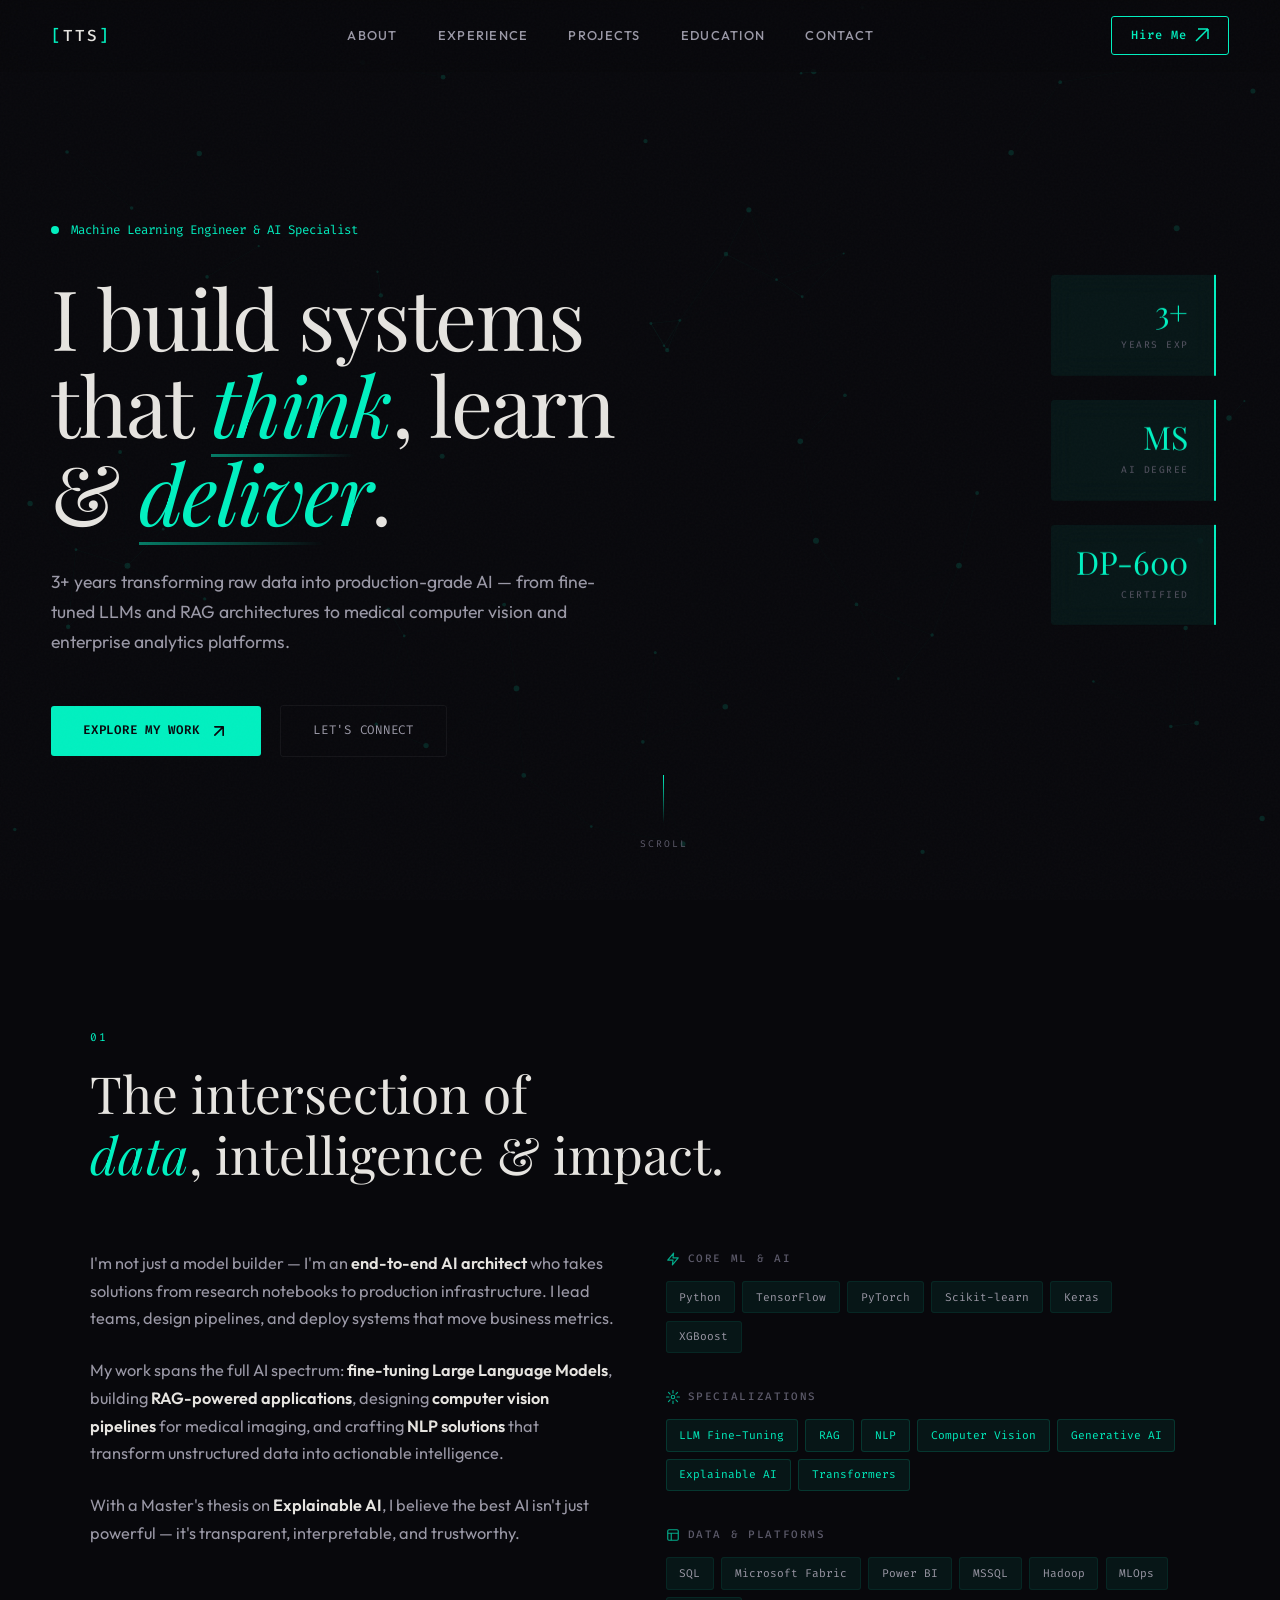
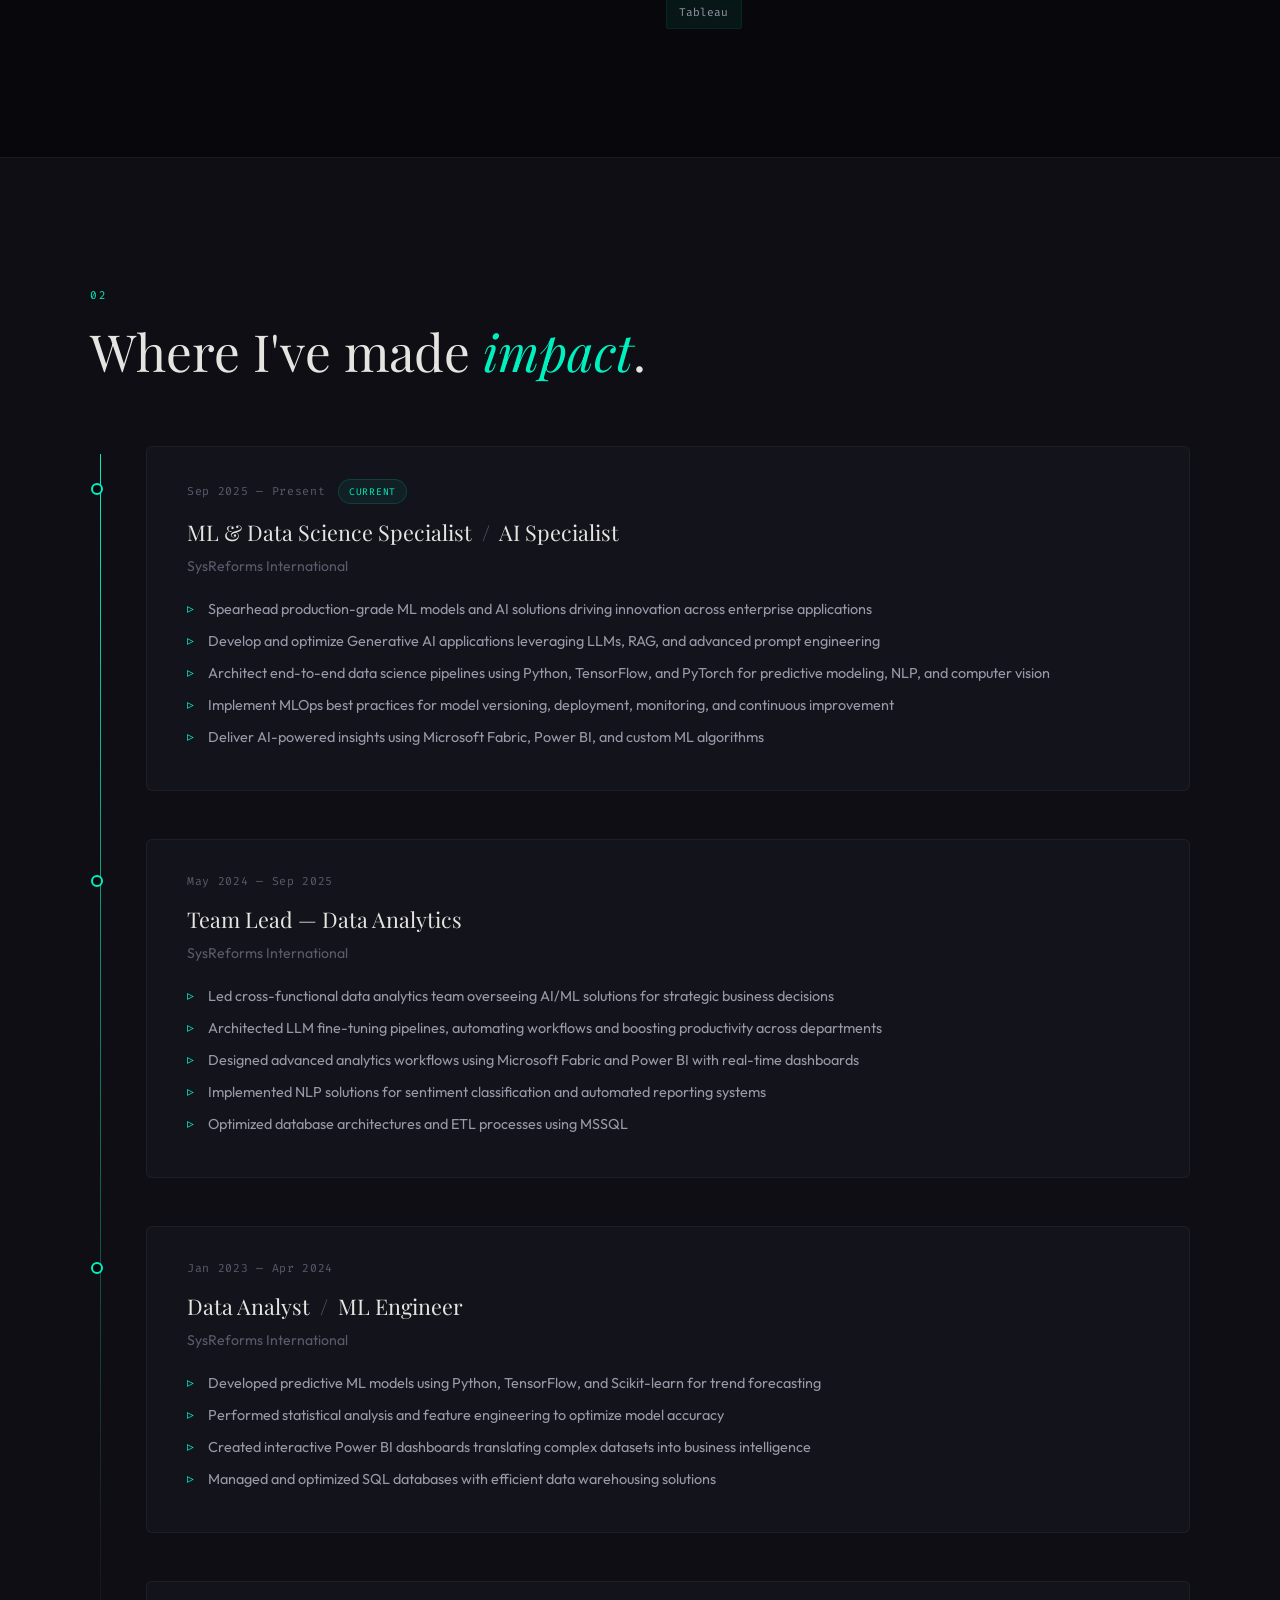
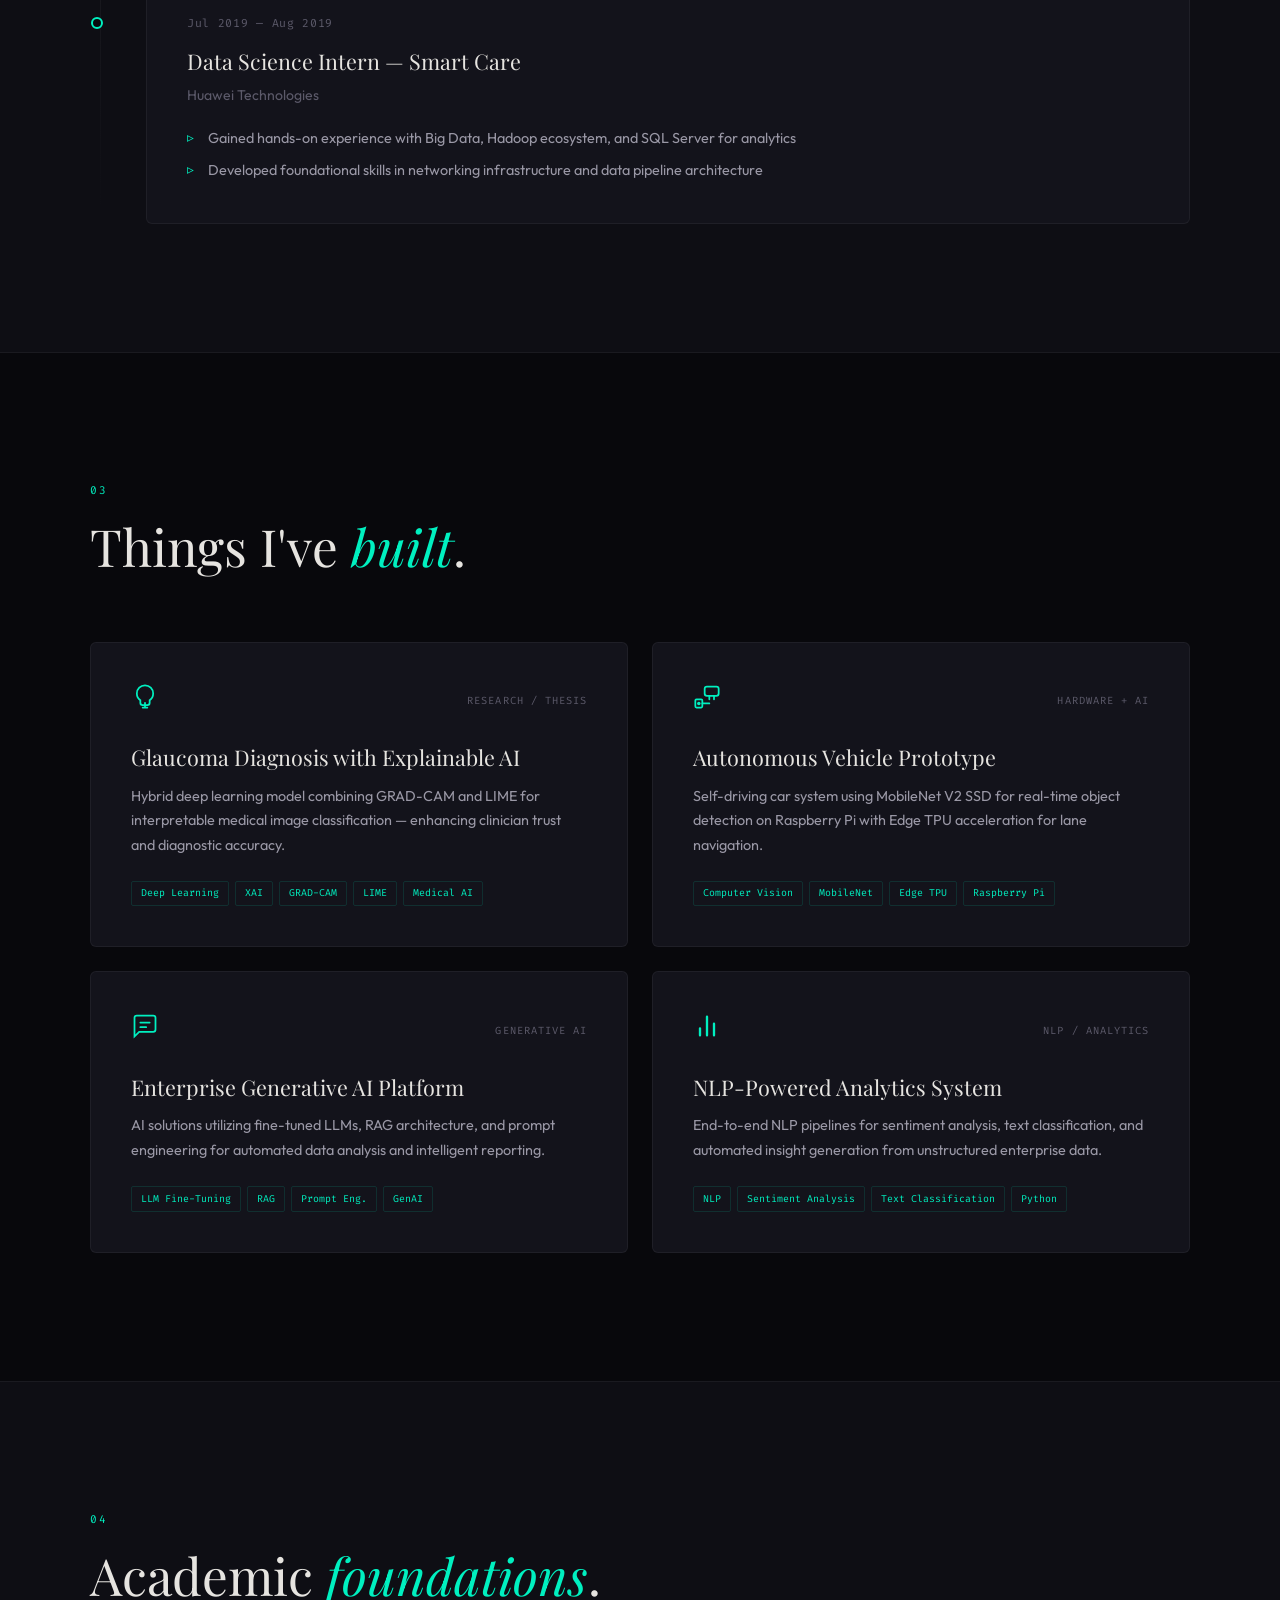
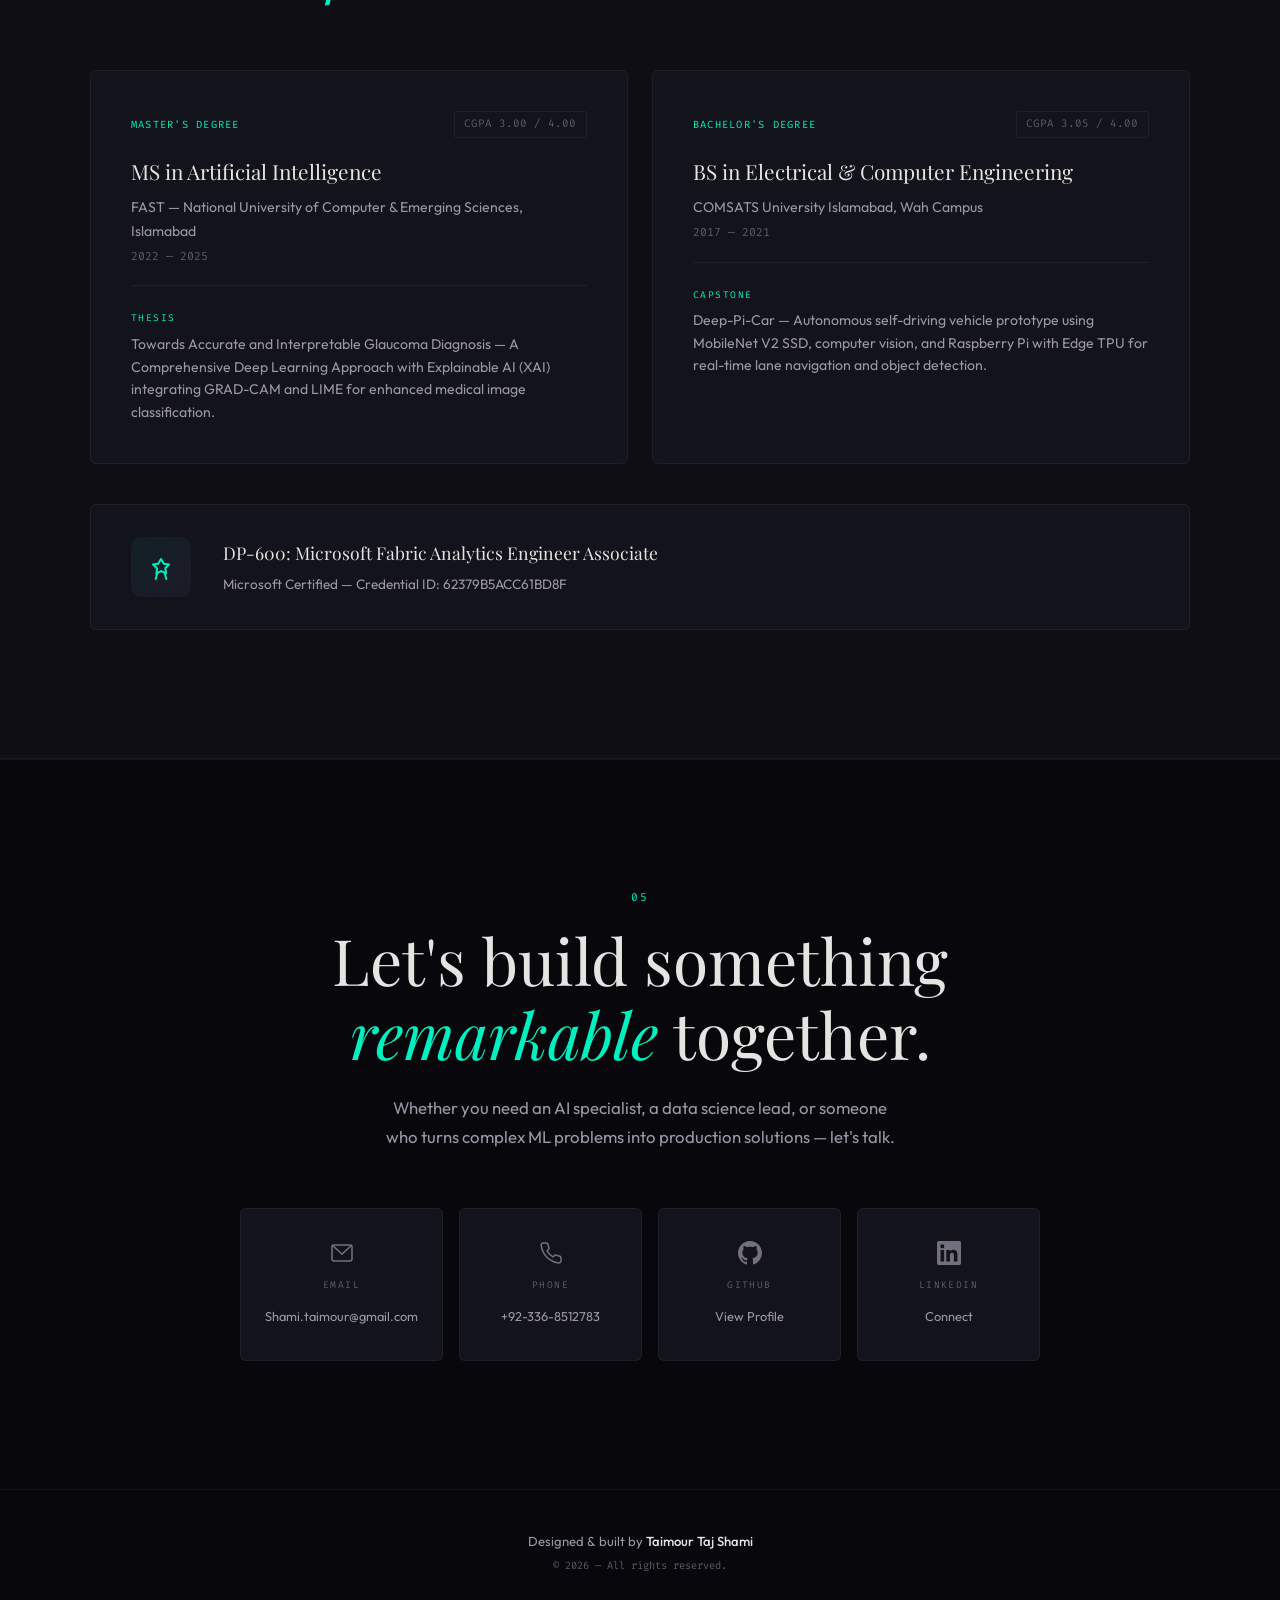
==== commit 802057b7: "Linkedin and Github Changes" ====
--- a/index.html
+++ b/index.html
@@ -467,12 +467,12 @@
           <span class="contact-card-label">Phone</span>
           <span class="contact-card-value">+92-336-8512783</span>
         </a>
-        <a href="https://github.com/YOUR-GITHUB" target="_blank" class="contact-card magnetic">
+        <a href="https://github.com/TaimourSysReforms" target="_blank" class="contact-card magnetic">
           <svg width="24" height="24" viewBox="0 0 24 24" fill="currentColor"><path d="M12 0C5.37 0 0 5.37 0 12c0 5.31 3.435 9.795 8.205 11.385.6.105.825-.255.825-.57 0-.285-.015-1.23-.015-2.235-3.015.555-3.795-.735-4.035-1.41-.135-.345-.72-1.41-1.23-1.695-.42-.225-1.02-.78-.015-.795.945-.015 1.62.87 1.845 1.23 1.08 1.815 2.805 1.305 3.495.99.105-.78.42-1.305.765-1.605-2.67-.3-5.46-1.335-5.46-5.925 0-1.305.465-2.385 1.23-3.225-.12-.3-.54-1.53.12-3.18 0 0 1.005-.315 3.3 1.23.96-.27 1.98-.405 3-.405s2.04.135 3 .405c2.295-1.56 3.3-1.23 3.3-1.23.66 1.65.24 2.88.12 3.18.765.84 1.23 1.905 1.23 3.225 0 4.605-2.805 5.625-5.475 5.925.435.375.81 1.095.81 2.22 0 1.605-.015 2.895-.015 3.3 0 .315.225.69.825.57A12.02 12.02 0 0024 12c0-6.63-5.37-12-12-12z"/></svg>
           <span class="contact-card-label">GitHub</span>
           <span class="contact-card-value">View Profile</span>
         </a>
-        <a href="https://linkedin.com/in/YOUR-LINKEDIN" target="_blank" class="contact-card magnetic">
+        <a href="https://www.linkedin.com/in/taimour-taj-s-29909b11b" target="_blank" class="contact-card magnetic">
           <svg width="24" height="24" viewBox="0 0 24 24" fill="currentColor"><path d="M20.447 20.452h-3.554v-5.569c0-1.328-.027-3.037-1.852-3.037-1.853 0-2.136 1.445-2.136 2.939v5.667H9.351V9h3.414v1.561h.046c.477-.9 1.637-1.85 3.37-1.85 3.601 0 4.267 2.37 4.267 5.455v6.286zM5.337 7.433a2.062 2.062 0 01-2.063-2.065 2.064 2.064 0 112.063 2.065zm1.782 13.019H3.555V9h3.564v11.452zM22.225 0H1.771C.792 0 0 .774 0 1.729v20.542C0 23.227.792 24 1.771 24h20.451C23.2 24 24 23.227 24 22.271V1.729C24 .774 23.2 0 22.222 0h.003z"/></svg>
           <span class="contact-card-label">LinkedIn</span>
           <span class="contact-card-value">Connect</span>
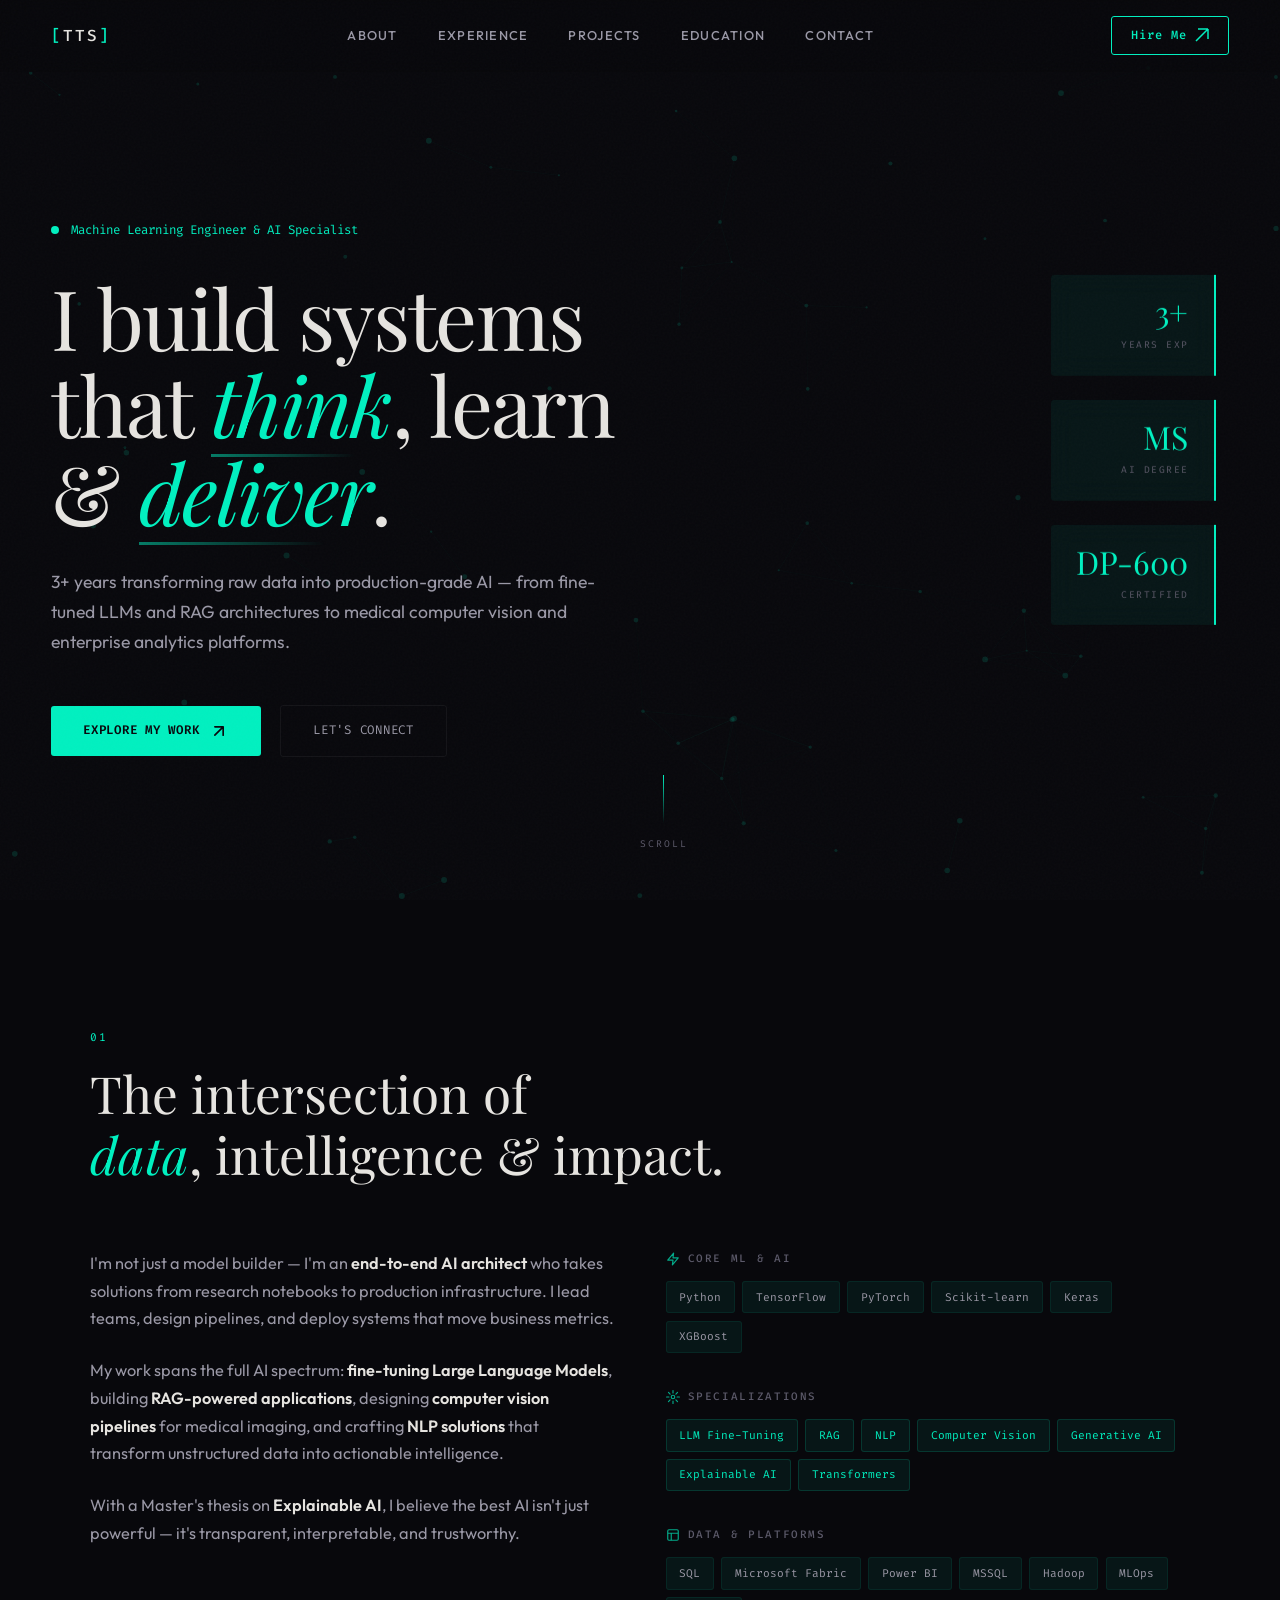
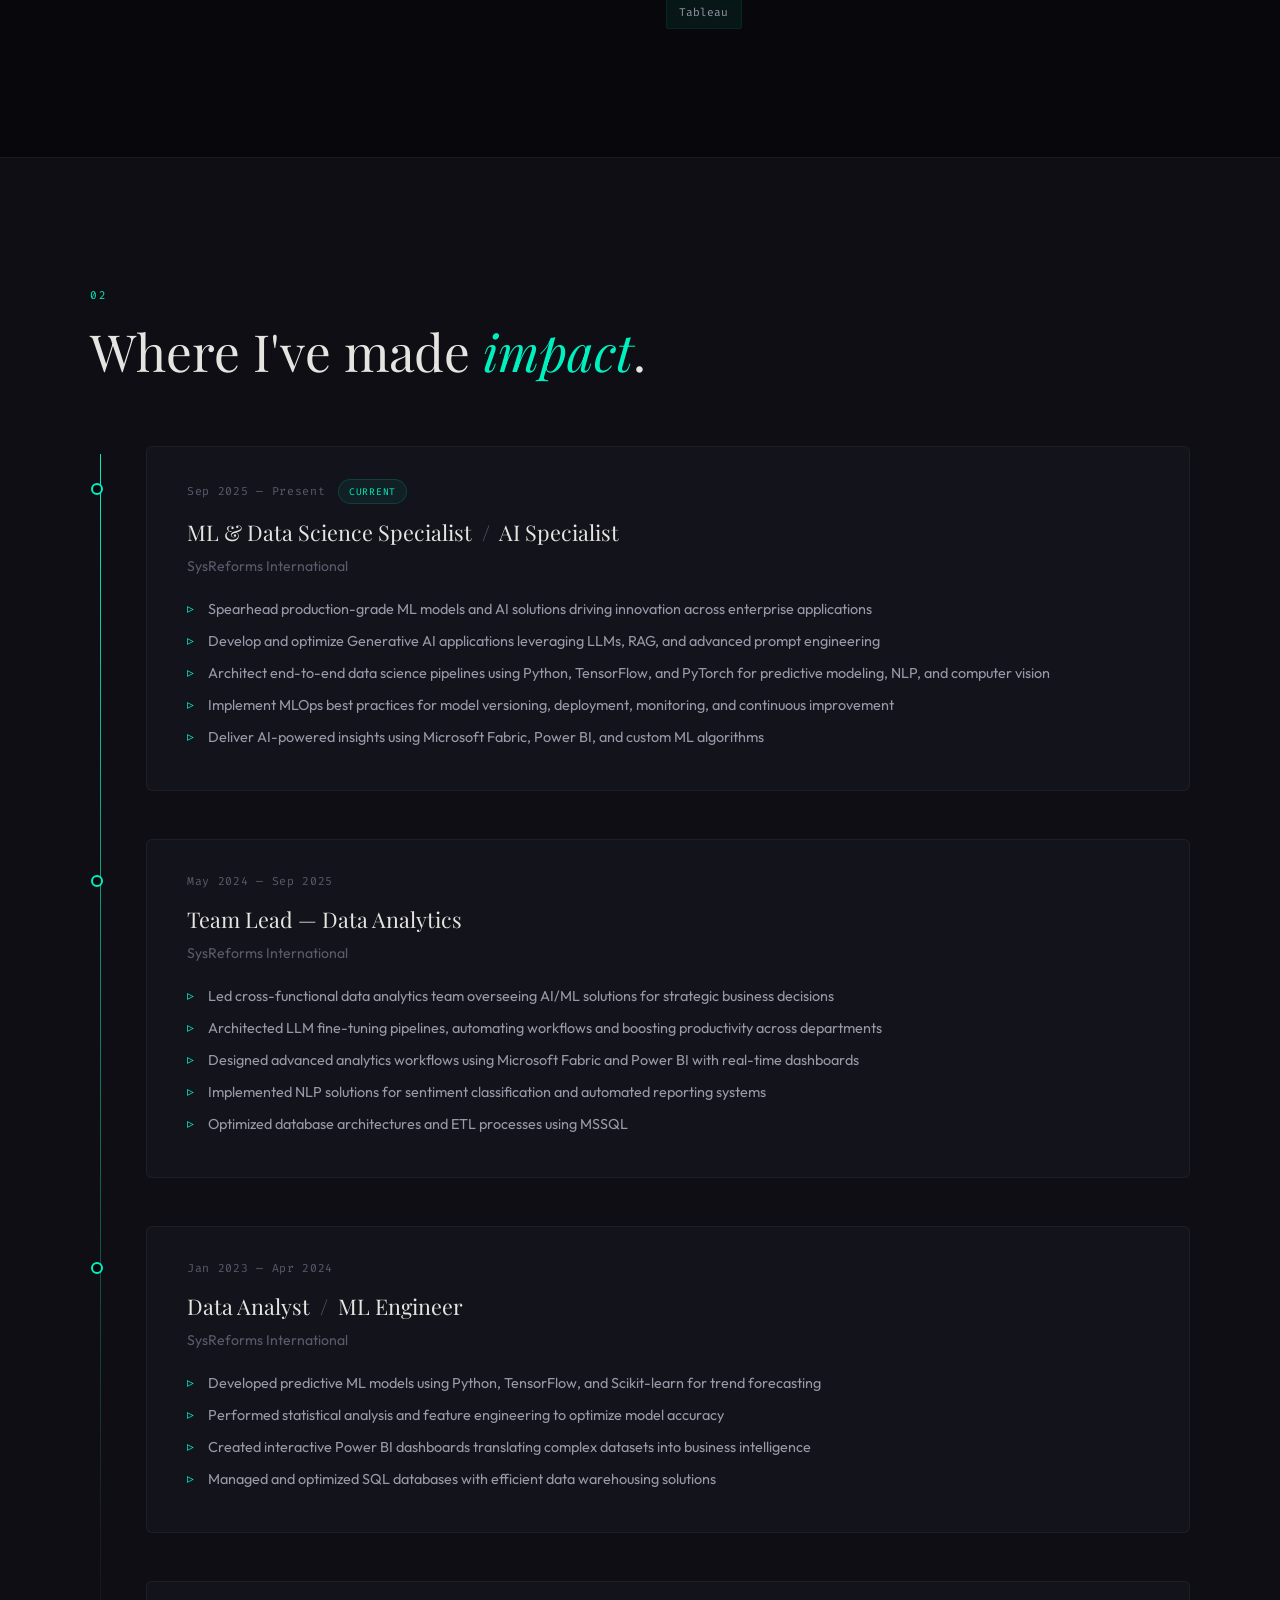
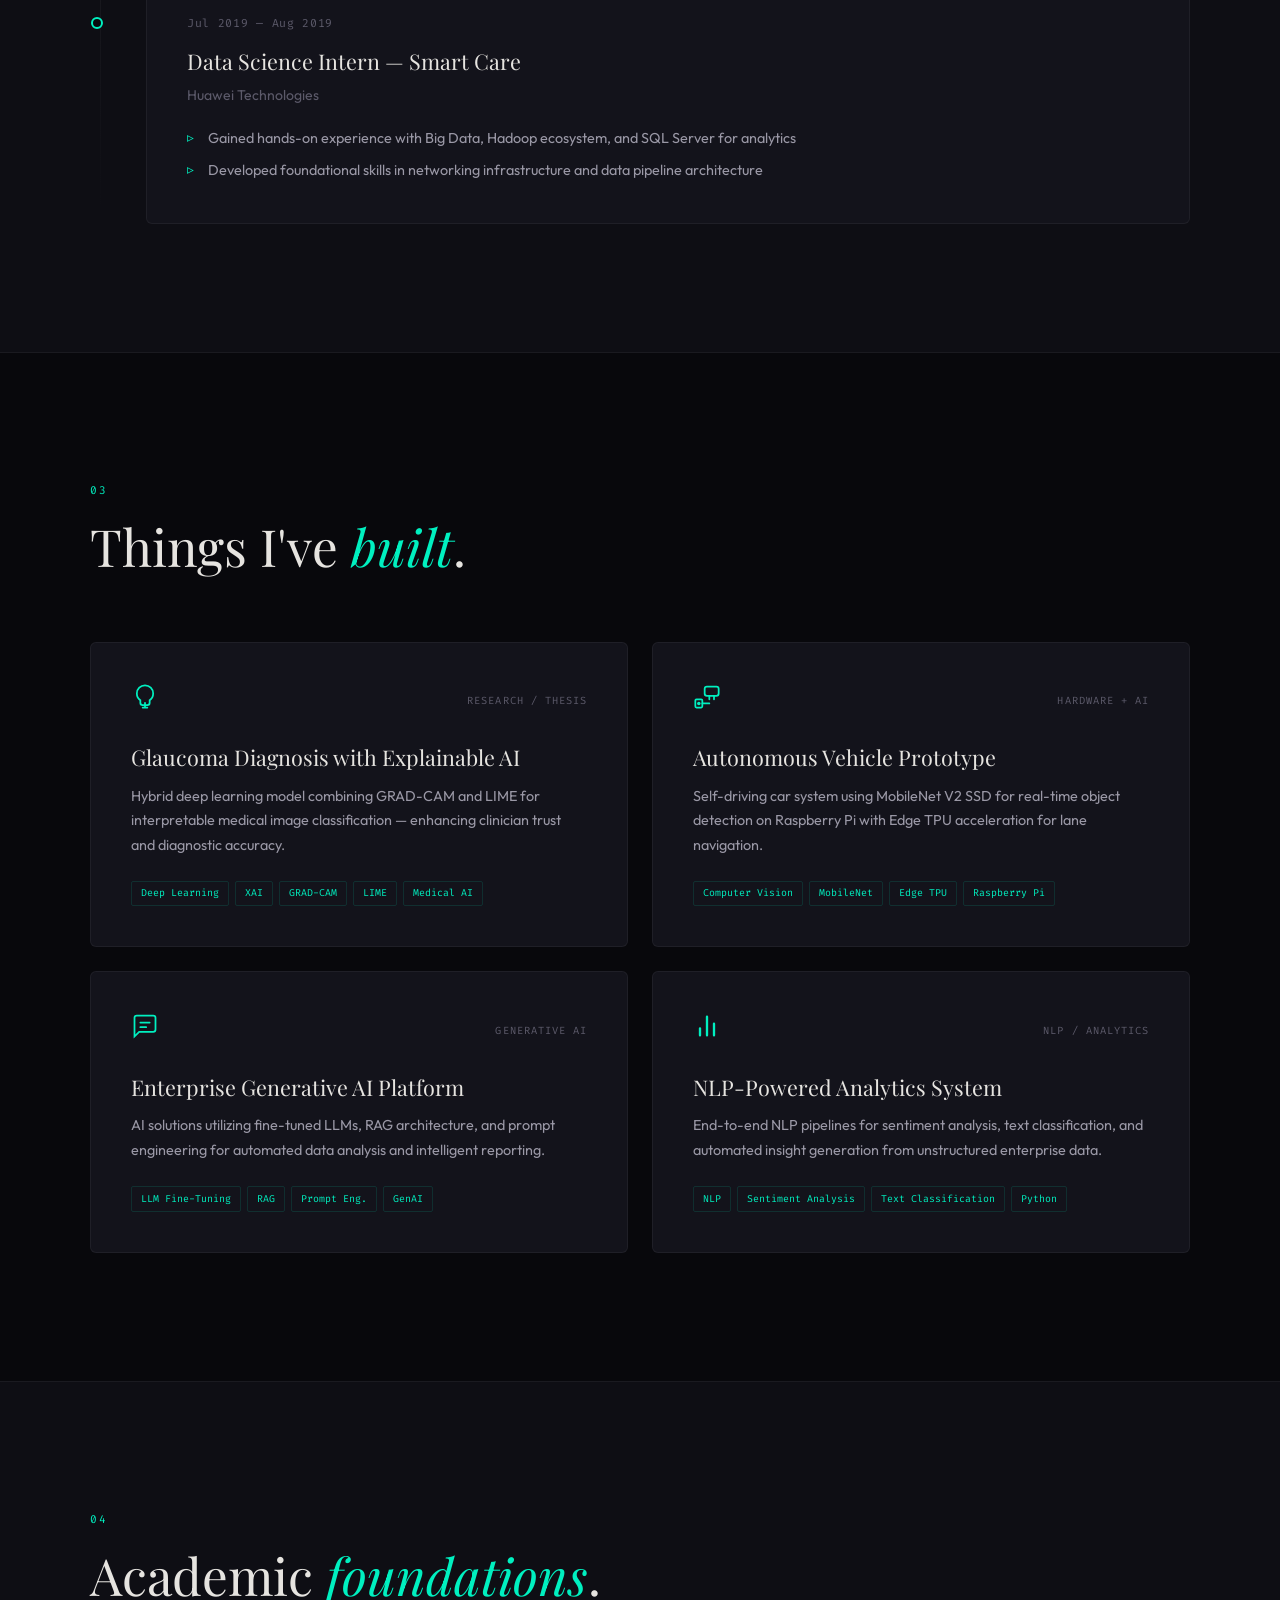
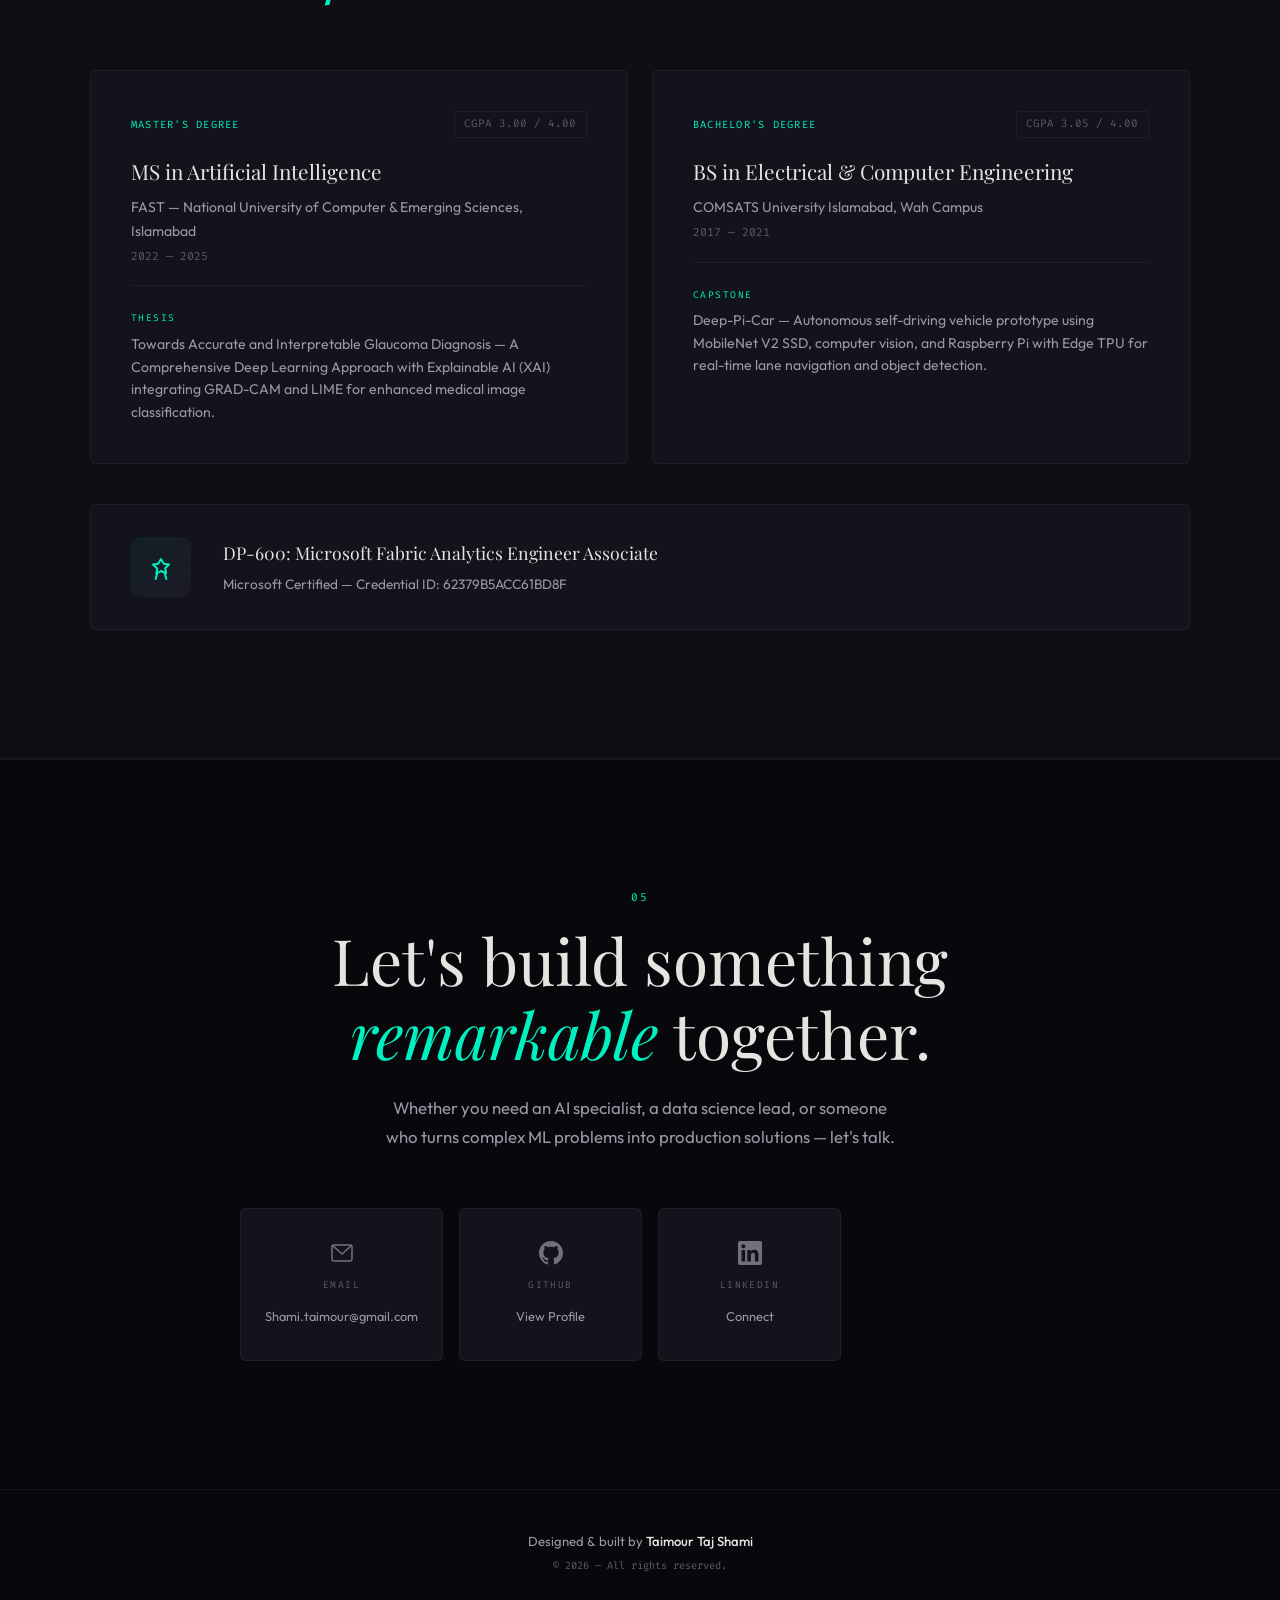
==== commit a7de41cf: "Remove phone number from contact section; fix sitemap and robots URLs Co-Authored-By: Claude Opus 5." ====
--- a/index.html
+++ b/index.html
@@ -462,11 +462,6 @@
           <span class="contact-card-label">Email</span>
           <span class="contact-card-value">Shami.taimour@gmail.com</span>
         </a>
-        <a href="tel:+923368512783" class="contact-card magnetic">
-          <svg width="24" height="24" viewBox="0 0 24 24" fill="none"><path d="M22 16.92v3a2 2 0 01-2.18 2 19.79 19.79 0 01-8.63-3.07 19.5 19.5 0 01-6-6A19.79 19.79 0 012.12 4.18 2 2 0 014.11 2h3a2 2 0 012 1.72 12.84 12.84 0 00.7 2.81 2 2 0 01-.45 2.11L8.09 9.91a16 16 0 006 6l1.27-1.27a2 2 0 012.11-.45 12.84 12.84 0 002.81.7A2 2 0 0122 16.92z" stroke="currentColor" stroke-width="1.5"/></svg>
-          <span class="contact-card-label">Phone</span>
-          <span class="contact-card-value">+92-336-8512783</span>
-        </a>
         <a href="https://github.com/TaimourSysReforms" target="_blank" class="contact-card magnetic">
           <svg width="24" height="24" viewBox="0 0 24 24" fill="currentColor"><path d="M12 0C5.37 0 0 5.37 0 12c0 5.31 3.435 9.795 8.205 11.385.6.105.825-.255.825-.57 0-.285-.015-1.23-.015-2.235-3.015.555-3.795-.735-4.035-1.41-.135-.345-.72-1.41-1.23-1.695-.42-.225-1.02-.78-.015-.795.945-.015 1.62.87 1.845 1.23 1.08 1.815 2.805 1.305 3.495.99.105-.78.42-1.305.765-1.605-2.67-.3-5.46-1.335-5.46-5.925 0-1.305.465-2.385 1.23-3.225-.12-.3-.54-1.53.12-3.18 0 0 1.005-.315 3.3 1.23.96-.27 1.98-.405 3-.405s2.04.135 3 .405c2.295-1.56 3.3-1.23 3.3-1.23.66 1.65.24 2.88.12 3.18.765.84 1.23 1.905 1.23 3.225 0 4.605-2.805 5.625-5.475 5.925.435.375.81 1.095.81 2.22 0 1.605-.015 2.895-.015 3.3 0 .315.225.69.825.57A12.02 12.02 0 0024 12c0-6.63-5.37-12-12-12z"/></svg>
           <span class="contact-card-label">GitHub</span>
